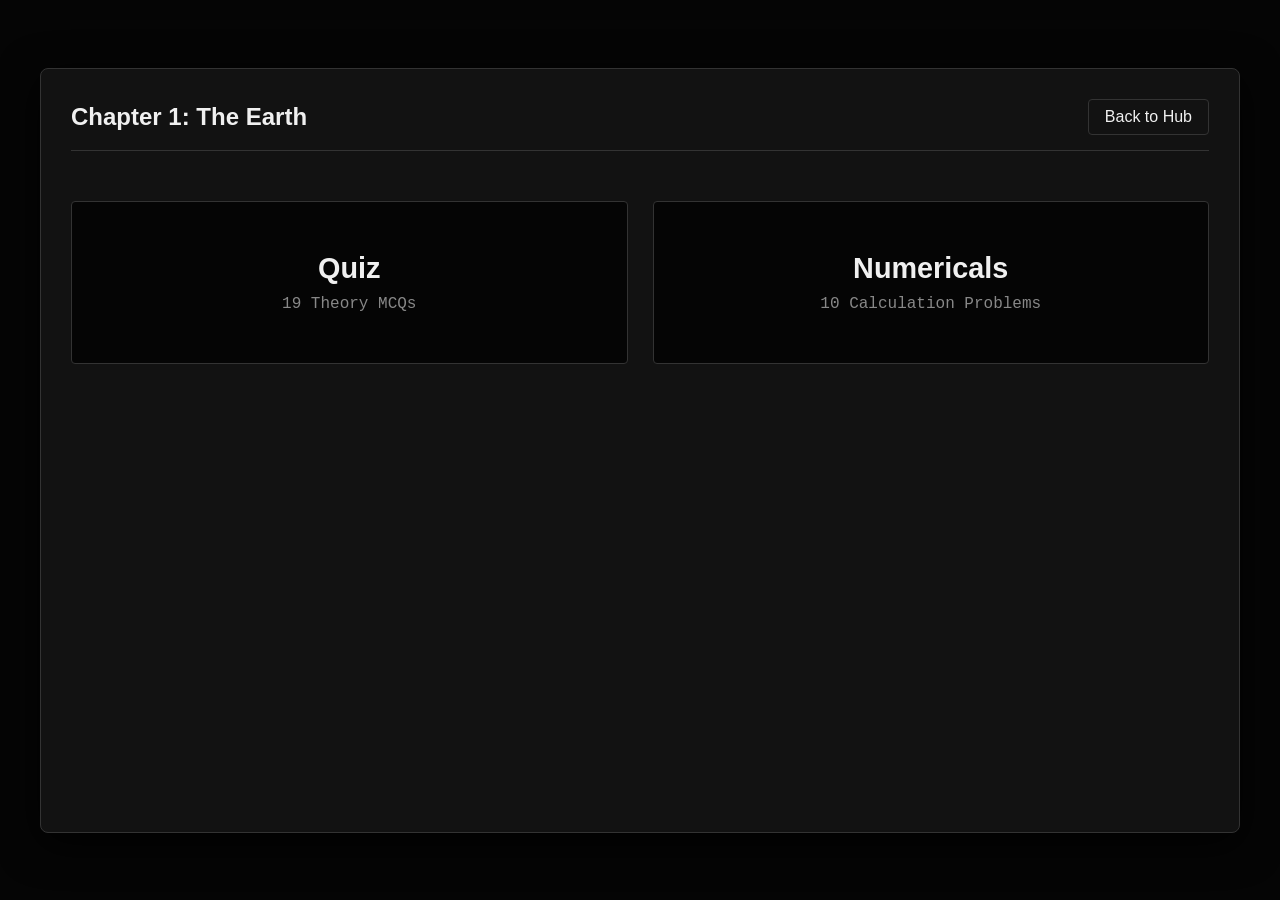
==== ch1.html @ 0c7d7525 "Add files via upload" ====
<!DOCTYPE html>
<html lang="en">
<head>
    <meta charset="UTF-8">
    <meta name="viewport" content="width=device-width, initial-scale=1.0">
    <title>CH 1 | Air Navigation</title>
    <style>
        :root {
            --bg-color: #050505; --panel-bg: #121212; --text-main: #f0f0f0; --text-muted: #888888;
            --accent: #2a2a2a; --accent-hover: #404040; --border: #333333; --highlight: #555555;
            --correct-bg: #1e4620; --correct-border: #4caf50; --wrong-bg: #4a1919; --wrong-border: #f44336;
        }
        * { box-sizing: border-box; margin: 0; padding: 0; }
        body { background-color: var(--bg-color); color: var(--text-main); font-family: 'Segoe UI', Roboto, sans-serif; display: flex; justify-content: center; align-items: center; min-height: 100vh; }
        .container { width: 95%; max-width: 1200px; background-color: var(--panel-bg); border: 1px solid var(--border); border-radius: 8px; box-shadow: 0 10px 40px rgba(0,0,0,0.9); padding: 30px; min-height: 85vh; display: flex; flex-direction: column; position: relative; }
        .view-section { display: none; flex-direction: column; flex-grow: 1; animation: fadeIn 0.3s ease-in-out; }

        .header-bar { display: flex; justify-content: space-between; align-items: center; border-bottom: 1px solid var(--border); padding-bottom: 15px; margin-bottom: 20px; }
        .nav-btn { background: none; border: 1px solid var(--border); color: var(--text-main); padding: 8px 16px; cursor: pointer; border-radius: 4px; transition: background 0.2s; text-decoration: none; }
        .nav-btn:hover { background-color: var(--accent); }
        .btn { background-color: var(--bg-color); color: var(--text-main); border: 1px solid var(--border); padding: 15px 50px; font-size: 1.2rem; text-transform: uppercase; letter-spacing: 2px; cursor: pointer; transition: all 0.2s; border-radius: 4px; }
        .btn:hover { background-color: var(--accent); border-color: var(--text-main); }

        .module-grid { display: grid; grid-template-columns: repeat(2, 1fr); gap: 25px; margin-top: 30px; }
        .module-card { background-color: var(--bg-color); border: 1px solid var(--border); padding: 50px 20px; text-align: center; cursor: pointer; border-radius: 4px; transition: all 0.2s; }
        .module-card:hover { background-color: var(--accent); border-color: var(--text-muted); transform: translateY(-5px); }
        .module-card h3 { font-size: 1.8rem; margin-bottom: 10px; }
        .module-card p { color: var(--text-muted); font-family: 'Courier New', monospace; }

        .content-area { background-color: var(--bg-color); border: 1px solid var(--border); border-radius: 4px; padding: 25px; flex-grow: 1; font-size: 1.1rem; line-height: 1.7; color: #d0d0d0; overflow-y: auto; max-height: 68vh; }

        /* QUIZ & NUMERICALS STYLING */
        .quiz-top-header { display: flex; justify-content: space-between; align-items: center; margin-bottom: 10px; }
        .quiz-top-header h2 { margin: 0; font-size: 1.1rem; color: var(--text-muted); font-weight: 600; }
        .score-badge { background: var(--accent); border: 1px solid #444; padding: 6px 14px; border-radius: 20px; font-weight: bold; font-size: 0.9rem; color: var(--text-main); }
        .progress-bar-container { width: 100%; background-color: var(--accent); border-radius: 8px; height: 6px; margin-bottom: 15px; overflow: hidden; }
        .progress-bar { height: 100%; background-color: var(--text-muted); width: 0%; transition: width 0.3s ease; }
        .question-text { font-size: 1.25rem; margin-bottom: 15px; line-height: 1.4; font-weight: 500; color: var(--text-main); } 
        .options-grid { display: flex; flex-direction: column; gap: 8px; } 
        .option-btn { background-color: var(--accent); color: var(--text-main); border: 2px solid transparent; border-radius: 8px; padding: 12px 20px; font-size: 1rem; cursor: pointer; text-align: left; transition: all 0.2s ease; }
        .option-btn:hover:not(:disabled) { background-color: var(--accent-hover); }
        .option-btn:disabled { cursor: default; }
        .correct-ans { background-color: var(--correct-bg) !important; border-color: var(--correct-border) !important; color: white; }
        .wrong-ans { background-color: var(--wrong-bg) !important; border-color: var(--wrong-border) !important; color: white; }
        .feedback-box { margin-top: 15px; padding: 12px; border-radius: 8px; text-align: left; font-weight: 600; display: none; font-size: 1rem; }
        .feedback-correct { display: block; background-color: rgba(76, 175, 80, 0.15); color: var(--correct-border); border: 1px solid var(--correct-bg); padding: 15px; font-size: 1.15rem; }
        .feedback-wrong { display: block; background-color: rgba(244, 67, 54, 0.15); color: var(--wrong-border); border: 1px solid var(--wrong-bg); padding: 15px; font-size: 1.15rem; }
        .sol-box { display: block; background-color: var(--panel-bg); color: var(--text-main); border: 1px solid var(--border); font-family: 'Courier New', monospace; padding: 20px; margin-top: 15px; font-weight: normal; line-height: 1.6; }
        .quiz-nav-controls { display: flex; justify-content: space-between; margin-top: 15px; padding-top: 15px; border-top: 1px solid var(--accent); }
        .quiz-nav-btn { background-color: var(--highlight); color: white; border: none; padding: 10px 24px; border-radius: 8px; font-size: 1rem; font-weight: bold; cursor: pointer; transition: background 0.2s; min-width: 110px; }
        .quiz-nav-btn:hover:not(:disabled) { background-color: #666666; }
        .quiz-nav-btn:disabled { background-color: var(--bg-color); color: #555; cursor: not-allowed; border: 1px solid #333; }
        #finish-screen { text-align: center; padding-top: 40px; }
        #finish-screen h1 { font-size: 2.5rem; margin-bottom: 10px; color: var(--text-main);}
        #finish-screen p { font-size: 1.2rem; color: var(--text-muted); margin-bottom: 30px; }
        @keyframes fadeIn { from { opacity: 0; transform: translateY(5px); } to { opacity: 1; transform: translateY(0); } }
    </style>
</head>
<body>

    <div class="container">

        <!-- 1. MODULE SELECTION -->
        <div id="module-page" class="view-section" style="display: flex;">
            <div class="header-bar">
                <h2>Chapter 1: The Earth</h2>
                <!-- Points back to the main hub -->
                <a href="index.html" class="nav-btn">Back to Hub</a>
            </div>
            <div class="module-grid">
                <div class="module-card" onclick="initQuiz()">
                    <h3>Quiz</h3>
                    <p>19 Theory MCQs</p>
                </div>
                <div class="module-card" onclick="startNumericals()">
                    <h3>Numericals</h3>
                    <p>10 Calculation Problems</p>
                </div>
            </div>
        </div>

        <!-- 2. QUIZ PAGE -->
        <div id="quiz-page" class="view-section">
            <div class="quiz-top-header">
                <h2 id="quiz-counter">Question 1 of X</h2>
                <div class="score-badge">Score: <span id="quiz-score-display">0</span></div>
            </div>
            <div class="progress-bar-container"><div class="progress-bar" id="quiz-progress"></div></div>
            <div class="content-area" style="max-height: none; padding: 20px;">
                <div class="question-text" id="quiz-q-text">Loading question...</div>
                <div class="options-grid" id="quiz-options-container"></div>
                <div id="quiz-feedback-box" class="feedback-box"></div>
            </div>
            <div class="quiz-nav-controls">
                <button id="quiz-prev-btn" class="quiz-nav-btn" onclick="goPrevQuiz()">Previous</button>
                <button class="nav-btn" onclick="switchView('module-page')" style="border-color: var(--border);">Exit Quiz</button>
                <button id="quiz-next-btn" class="quiz-nav-btn" onclick="goNextQuiz()">Next</button>
            </div>
        </div>

        <!-- 3. QUIZ FINISH SCREEN -->
        <div id="quiz-finish-screen" class="view-section" style="justify-content: center;">
            <div id="finish-screen" style="display: block;">
                <h1>Quiz Complete!</h1>
                <p>You scored <span id="final-score"></span> out of <span id="total-questions"></span>.</p>
                <div style="display: flex; gap: 15px; justify-content: center; margin-top: 20px;">
                    <button class="btn" onclick="switchView('module-page')">Back to Modules</button>
                    <button class="btn" style="background-color: var(--highlight);" onclick="initQuiz()">Restart Quiz</button>
                </div>
            </div>
        </div>

        <!-- 4. NUMERICALS LINEAR FLOW PAGE -->
        <div id="numerical-linear-page" class="view-section">
            <div class="quiz-top-header">
                <h2 id="num-counter">Numerical 1 of X</h2>
                <button class="nav-btn" onclick="switchView('module-page')">Exit Numericals</button>
            </div>
            <div class="progress-bar-container"><div class="progress-bar" id="num-progress"></div></div>

            <div class="content-area" style="max-height: none; padding: 20px;">
                <div class="question-text" id="num-q-text">Loading problem...</div>

                <div style="margin-top: 25px; display: flex; gap: 15px;">
                    <button class="btn" style="padding: 10px 20px; font-size: 1rem;" onclick="document.getElementById('num-ans-box').style.display='block'">Reveal Answer</button>
                    <button class="btn" style="padding: 10px 20px; font-size: 1rem; background-color: var(--highlight);" onclick="document.getElementById('num-sol-box').style.display='block'">Reveal Solution</button>
                </div>

                <div id="num-ans-box" class="feedback-box feedback-correct" style="display:none;"></div>
                <div id="num-sol-box" class="feedback-box sol-box" style="display:none;"></div>
            </div>

            <div class="quiz-nav-controls">
                <button id="num-prev-btn" class="quiz-nav-btn" onclick="goPrevNum()">Previous</button>
                <button id="num-next-btn" class="quiz-nav-btn" onclick="goNextNum()">Next</button>
            </div>
        </div>

    </div>

    <script>
        // ==========================================
        // SPA NAVIGATION LOGIC
        // ==========================================
        function switchView(viewId) {
            document.querySelectorAll('.view-section').forEach(el => el.style.display = 'none');
            document.getElementById(viewId).style.display = 'flex';
        }

        // ==========================================
        // DATA BANK: MCQs (CHAPTER 1)
        // ==========================================
        const quizData = [ 
            { q: "The distance around the Earth along the Equator and around the meridian and antemeridian is:", options: { a: "Exactly the same", b: "Along Equator is more", c: "Around the Poles is more" }, ans: "b" },
            { q: "The Earth rotates about its:", options: { a: "Polar diameter", b: "Equatorial diameter", c: "Sometimes around the Polar and sometimes around the Equatorial diameter" }, ans: "a" },
            { q: "The cardinal points are:", options: { a: "North, West", b: "South, East", c: "All the above" }, ans: "c" },
            { q: "Graticule is the network of meridians and parallels on:", options: { a: "Earth", b: "Maps", c: "Both" }, ans: "b" },
            { q: "The maximum difference between geocentric and geodetic latitude occurs at about:", options: { a: "90&deg; North and South", b: "60&deg; North and South", c: "45&deg; North and South", d: "0&deg; North and South (equator)" }, ans: "c" },
            { q: "A great circle is any circle on the surface of the Earth whose:", options: { a: "radius is the same as that of the Earth", b: "plane passes through the center of the Earth", c: "both" }, ans: "c" },
            { q: "The shortest distance between any two points on the Earth is defined by:", options: { a: "a straight line joining the two places on a map", b: "the shorter arc of the great circle joining the two places", c: "the rhumb line joining the two places" }, ans: "b" },
            { q: "A meridian is a:", options: { a: "Semi great circle", b: "Line joining places of the same latitude", c: "Semi great circle joining places of same longitude" }, ans: "c" },
            { q: "For measuring latitude, the datum used is:", options: { a: "Equator", b: "Prime meridian", c: "the Pole" }, ans: "a" },
            { q: "Latitude is expressed in degrees, minutes and seconds to the North or South of:", options: { a: "the Pole", b: "Equator", c: "Greenwich meridian" }, ans: "b" },
            { q: "Place A on 57N 176&deg;W & Place B 60N 177&deg;E. Calculate dlong and approximate heading from B to A?", options: { a: "351&deg; and 310&deg;", b: "7&deg; and 130&deg;", c: "7&deg; and 310&deg;" }, ans: "b" },
            { q: "The only line on the Earth which is both Great Circle and rhumb line is:", options: { a: "meridians", b: "equator", c: "both" }, ans: "b" },
            { q: "The datum for measuring Longitude is called:", options: { a: "the Prime Meridian", b: "the Prime Latitude", c: "the Equator" }, ans: "a" },
            { q: "The maximum Latitude can be as much as:", options: { a: "90&deg;", b: "180&deg;", c: "360&deg;" }, ans: "a" },
            { q: "Parallels of Latitude and Meridians of longitude on the Earth:", options: { a: "can be distinctly identified when map reading", b: "are only imaginary lines and so are not marked on the Earth", c: "Only global satellites can identify them on the Earth" }, ans: "b" },
            { q: "Earth is a:", options: { a: "Planet", b: "Satellite", c: "Asteroid" }, ans: "a" },
            { q: "Distance of one NM at equator approximately is:", options: { a: "6105'", b: "6076'", c: "6046'" }, ans: "c" },
            { q: "The earth may be referred to as:", options: { a: "round", b: "an oblate spheroid", c: "a globe", d: "elliptical" }, ans: "b" },
            { q: "The Earth is:", options: { a: "A sphere which has a larger polar circumference than equatorial circumference", b: "A sphere whose centre is equidistant from the Poles and the Equator", c: "Considered to be a perfect sphere as far as navigation is concerned", d: "None of the above statements is correct" }, ans: "c" }
        ];

        let activeQuizData = [], userAnswers = [], currentQIndex = 0;

        function shuffleArray(array) { 
            for (let i = array.length - 1; i > 0; i--) { 
                const j = Math.floor(Math.random() * (i + 1)); 
                [array[i], array[j]] = [array[j], array[i]]; 
            } 
        }

        function initQuiz() { 
            switchView('quiz-page');
            activeQuizData = JSON.parse(JSON.stringify(quizData)); 
            shuffleArray(activeQuizData); 
            activeQuizData.forEach(q => { 
                let optionsArr = Object.entries(q.options).map(([key, val]) => ({ key, val })); 
                shuffleArray(optionsArr); 
                q.shuffledOptions = optionsArr; 
            }); 
            userAnswers = new Array(activeQuizData.length).fill(null); 
            currentQIndex = 0; 
            renderQuestion(); 
        }

        function updateScore() { 
            let currentScore = 0; 
            userAnswers.forEach((ans, index) => { 
                if (ans === activeQuizData[index].ans) { currentScore++; } 
            }); 
            document.getElementById('quiz-score-display').textContent = currentScore; 
            return currentScore; 
        }

        function renderQuestion() { 
            if(activeQuizData.length === 0) return;
            const qData = activeQuizData[currentQIndex]; 
            const selectedAns = userAnswers[currentQIndex]; 

            document.getElementById('quiz-counter').textContent = `Question ${currentQIndex + 1} of ${activeQuizData.length}`; 
            document.getElementById('quiz-progress').style.width = `${((currentQIndex + 1) / activeQuizData.length) * 100}%`; 
            document.getElementById('quiz-q-text').innerHTML = qData.q; 
            updateScore(); 

            const optionsContainer = document.getElementById('quiz-options-container'); 
            optionsContainer.innerHTML = ''; 
            qData.shuffledOptions.forEach(opt => { 
                const btn = document.createElement('button'); 
                btn.className = 'option-btn'; 
                btn.id = `btn-${opt.key}`; 

                // IMPORTANT FIX: Using .innerHTML here so that &deg; formats properly as °
                btn.innerHTML = opt.val; 

                if (selectedAns !== null) { 
                    btn.disabled = true; 
                    if (opt.key === qData.ans) { 
                        btn.classList.add('correct-ans'); 
                    } else if (opt.key === selectedAns && selectedAns !== qData.ans) { 
                        btn.classList.add('wrong-ans'); 
                    } 
                } else { 
                    btn.onclick = () => { 
                        userAnswers[currentQIndex] = opt.key; 
                        renderQuestion(); 
                    }; 
                } 
                optionsContainer.appendChild(btn); 
            }); 

            const feedbackBox = document.getElementById('quiz-feedback-box'); 
            feedbackBox.className = 'feedback-box'; 
            if (selectedAns !== null) { 
                if (selectedAns === qData.ans) { 
                    feedbackBox.innerHTML = "<strong>Correct!</strong>"; 
                    feedbackBox.classList.add('feedback-correct'); 
                } else { 
                    feedbackBox.innerHTML = "<strong>Incorrect.</strong> The correct answer is highlighted in green."; 
                    feedbackBox.classList.add('feedback-wrong'); 
                } 
            } else {
                feedbackBox.style.display = 'none';
            }

            document.getElementById('quiz-prev-btn').disabled = currentQIndex === 0; 
            const nextBtn = document.getElementById('quiz-next-btn'); 
            if (selectedAns === null) { 
                nextBtn.disabled = true; 
                nextBtn.textContent = "Next"; 
            } else { 
                nextBtn.disabled = false; 
                nextBtn.textContent = (currentQIndex === activeQuizData.length - 1) ? "Finish" : "Next"; 
            } 
        }

        function goPrevQuiz() { if (currentQIndex > 0) { currentQIndex--; renderQuestion(); } }
        function goNextQuiz() { 
            if (currentQIndex < activeQuizData.length - 1) { 
                currentQIndex++; renderQuestion(); 
            } else { 
                switchView('quiz-finish-screen'); 
                document.getElementById('final-score').textContent = updateScore(); 
                document.getElementById('total-questions').textContent = activeQuizData.length; 
            } 
        }

        // ==========================================
        // DATA BANK: NUMERICALS (CHAPTER 1)
        // ==========================================
        const numericalsData = [
            { q: "Calculate the d'long between position A 165&deg;W and position B 103&deg;W. Aircraft is flying from A to B.", ans: "62&deg;E", sol: "Both are in the same hemisphere (West).<br>165&deg; - 103&deg; = 62&deg;<br>Flying from 165&deg;W to 103&deg;W is traveling East.<br><strong>D'long = 62&deg;E</strong>" },
            { q: "Calculate the d'long between A 165&deg;W and B 170&deg;E. Aircraft is flying from A to B.", ans: "25&deg;W", sol: "Difference between 165&deg;W and 180&deg; is 15&deg;.<br>Difference between 170&deg;E and 180&deg; is 10&deg;.<br>15&deg; + 10&deg; = 25&deg;.<br>Because the movement is clockwise across the anti-meridian, the direction is West.<br><strong>D'long = 25&deg;W</strong>" },
            { q: "The ratio of the ellipticity of the earth is 1/297, if the major axis is 6956 km at the equator, what is the minor axis (poles)?", ans: "6932.58 km", sol: "Ratio of Ellipticity = 1 / 297<br>(Major axis - Minor axis) / Major axis = 1 / 297<br>(6956 - x) / 6956 = 1 / 297<br>6956 - x = 6956 / 297<br>6956 - x = 23.42<br>6956 - 23.42 = x<br><strong>x = 6932.58 km</strong>" },
            { q: "Point A is 20&deg;30'N and point B 41&deg;30'S. If an aircraft is traveling from A and B, what is the d'lat?", ans: "62&deg;", sol: "Convert degrees to minutes for precision:<br>A = 20&deg;30'N = (20 &times; 60) + 30 = 1230'<br>B = 41&deg;30'S = (41 &times; 60) + 30 = 2490'<br>Total Dlat in minutes = 2490' + 1230' = 3720'<br>Convert back to degrees: 3720 / 60 = 62&deg;<br><strong>D'lat = 62&deg;</strong>" },
            { q: "Given: Value for the ellipticity of the Earth is 1/297. Earth's semi-major axis, as measured at the equator, equals 6378.4 km. What is the semi-minor axis (km) of the earth at the axis of the Poles?", ans: "6356.9 km", sol: "Ratio of Ellipticity = 1 / 297<br>(Semi-major axis - Semi-minor axis) / Semi-major axis = 1 / 297<br>(6378.4 - x) / 6378.4 = 1 / 297<br>6378.4 - x = 6378.4 / 297<br>6378.4 - x = 21.476<br><strong>x = 6356.9 km</strong>" },
            { q: "At what approximate latitude is the length of one minute of arc along a meridian equal to one NM (1852 m) correct?", ans: "45&deg;", sol: "Due to the oblateness (flattening) of the Earth, the physical length of 1 minute of arc of latitude varies slightly from the equator to the poles.<br><br>It exactly equals the standard Nautical Mile (1852 meters) at approximately <strong>45&deg; Latitude</strong>." },
            { q: "The circumference of the Earth is approximately:", ans: "21,600 NM (40,000 km)", sol: "The Earth consists of 360 degrees of longitude.<br>At the equator, 1 degree of longitude equals 60 NM.<br><br>Circumference = 360 &times; 60 = <strong>21,600 NM</strong>.<br>In metric units, this converts to approximately <strong>40,000 km</strong>." },
            { q: "The circumference of the parallel of latitude at 60&deg;N is approximately:", ans: "10,800 NM", sol: "Formula: Circumference at Latitude = Equatorial Circumference &times; cos(Lat)<br><br>Circumference = 21,600 &times; cos(60&deg;)<br>Circumference = 21,600 &times; 0.5<br><strong>Circumference = 10,800 NM</strong>" },
            { q: "If an aeroplane was to circle around the Earth following parallel 60&deg;N at a ground speed of 480 kt. In order to circle around the Earth along the equator in the same amount of time, it should fly at a ground speed of:", ans: "960 kt", sol: "Step 1: Find the time taken to circle at 60&deg;N.<br>Distance at 60&deg;N = 10,800 NM.<br>Time = Distance / Speed = 10,800 / 480 = 22.5 hours.<br><br>Step 2: Find required speed for the Equator.<br>Distance at Equator = 21,600 NM.<br>Speed = Distance / Time = 21,600 / 22.5<br><strong>Speed = 960 kt</strong><br><br><em>(Shortcut: Because the distance is double, the speed must be double: 480 &times; 2 = 960 kt)</em>" },
            { q: "The diameter of the Earth is approximately:", ans: "12,700 km", sol: "You know the circumference (C) of the Earth is roughly 40,000 km.<br>Formula: C = &pi; &times; Diameter<br><br>Diameter = 40,000 / &pi;<br>Diameter = 40,000 / 3.14159 &approx; 12,732 km<br><strong>This rounds to approximately 12,700 km.</strong>" }
        ];

        let activeQuizDataNum = [], currentNumIndex = 0;

        function startNumericals() { 
            switchView('numerical-linear-page'); 
            activeQuizDataNum = numericalsData; 
            currentNumIndex = 0; 
            renderNumerical(); 
        }

        function renderNumerical() { 
            if (activeQuizDataNum.length === 0) return; 

            const qData = activeQuizDataNum[currentNumIndex]; 
            document.getElementById('num-counter').innerText = `Numerical ${currentNumIndex + 1} of ${activeQuizDataNum.length}`; 
            document.getElementById('num-progress').style.width = `${((currentNumIndex + 1) / activeQuizDataNum.length) * 100}%`; 
            document.getElementById('num-q-text').innerHTML = qData.q; 

            const ansBox = document.getElementById('num-ans-box'); 
            ansBox.innerHTML = `<strong>Answer:</strong> ${qData.ans}`; 
            ansBox.style.display = 'none'; 

            const solBox = document.getElementById('num-sol-box'); 
            solBox.innerHTML = `<strong>Step-by-Step Solution:</strong><br><br>${qData.sol}`; 
            solBox.style.display = 'none'; 

            document.getElementById('num-prev-btn').disabled = currentNumIndex === 0; 
            document.getElementById('num-next-btn').disabled = currentNumIndex === activeQuizDataNum.length - 1; 
        }

        function goPrevNum() { if (currentNumIndex > 0) { currentNumIndex--; renderNumerical(); } }
        function goNextNum() { if (currentNumIndex < activeQuizDataNum.length - 1) { currentNumIndex++; renderNumerical(); } }
    </script>
</body>
</html>
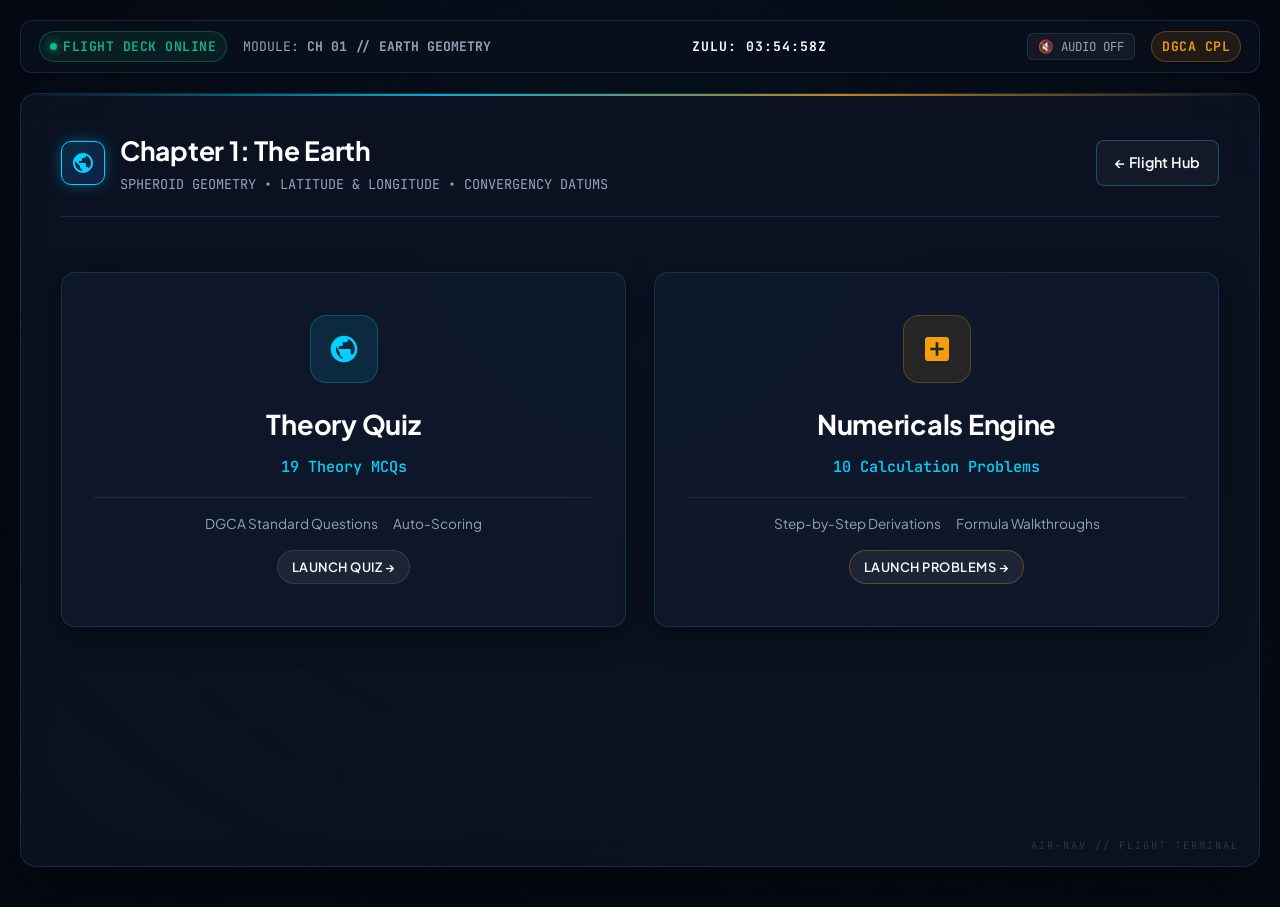
==== commit 1b8d6218: "feat(ui): upgrade to modern glass cockpit pilot training platform with avionics HUD, telemetry, audi" ====
--- a/ch1.html
+++ b/ch1.html
@@ -1,328 +1,393 @@
-<!DOCTYPE html>
-<html lang="en">
-<head>
-    <meta charset="UTF-8">
-    <meta name="viewport" content="width=device-width, initial-scale=1.0">
-    <title>CH 1 | Air Navigation</title>
-    <style>
-        :root {
-            --bg-color: #050505; --panel-bg: #121212; --text-main: #f0f0f0; --text-muted: #888888;
-            --accent: #2a2a2a; --accent-hover: #404040; --border: #333333; --highlight: #555555;
-            --correct-bg: #1e4620; --correct-border: #4caf50; --wrong-bg: #4a1919; --wrong-border: #f44336;
-        }
-        * { box-sizing: border-box; margin: 0; padding: 0; }
-        body { background-color: var(--bg-color); color: var(--text-main); font-family: 'Segoe UI', Roboto, sans-serif; display: flex; justify-content: center; align-items: center; min-height: 100vh; }
-        .container { width: 95%; max-width: 1200px; background-color: var(--panel-bg); border: 1px solid var(--border); border-radius: 8px; box-shadow: 0 10px 40px rgba(0,0,0,0.9); padding: 30px; min-height: 85vh; display: flex; flex-direction: column; position: relative; }
-        .view-section { display: none; flex-direction: column; flex-grow: 1; animation: fadeIn 0.3s ease-in-out; }
-
-        .header-bar { display: flex; justify-content: space-between; align-items: center; border-bottom: 1px solid var(--border); padding-bottom: 15px; margin-bottom: 20px; }
-        .nav-btn { background: none; border: 1px solid var(--border); color: var(--text-main); padding: 8px 16px; cursor: pointer; border-radius: 4px; transition: background 0.2s; text-decoration: none; }
-        .nav-btn:hover { background-color: var(--accent); }
-        .btn { background-color: var(--bg-color); color: var(--text-main); border: 1px solid var(--border); padding: 15px 50px; font-size: 1.2rem; text-transform: uppercase; letter-spacing: 2px; cursor: pointer; transition: all 0.2s; border-radius: 4px; }
-        .btn:hover { background-color: var(--accent); border-color: var(--text-main); }
-
-        .module-grid { display: grid; grid-template-columns: repeat(2, 1fr); gap: 25px; margin-top: 30px; }
-        .module-card { background-color: var(--bg-color); border: 1px solid var(--border); padding: 50px 20px; text-align: center; cursor: pointer; border-radius: 4px; transition: all 0.2s; }
-        .module-card:hover { background-color: var(--accent); border-color: var(--text-muted); transform: translateY(-5px); }
-        .module-card h3 { font-size: 1.8rem; margin-bottom: 10px; }
-        .module-card p { color: var(--text-muted); font-family: 'Courier New', monospace; }
-
-        .content-area { background-color: var(--bg-color); border: 1px solid var(--border); border-radius: 4px; padding: 25px; flex-grow: 1; font-size: 1.1rem; line-height: 1.7; color: #d0d0d0; overflow-y: auto; max-height: 68vh; }
-
-        /* QUIZ & NUMERICALS STYLING */
-        .quiz-top-header { display: flex; justify-content: space-between; align-items: center; margin-bottom: 10px; }
-        .quiz-top-header h2 { margin: 0; font-size: 1.1rem; color: var(--text-muted); font-weight: 600; }
-        .score-badge { background: var(--accent); border: 1px solid #444; padding: 6px 14px; border-radius: 20px; font-weight: bold; font-size: 0.9rem; color: var(--text-main); }
-        .progress-bar-container { width: 100%; background-color: var(--accent); border-radius: 8px; height: 6px; margin-bottom: 15px; overflow: hidden; }
-        .progress-bar { height: 100%; background-color: var(--text-muted); width: 0%; transition: width 0.3s ease; }
-        .question-text { font-size: 1.25rem; margin-bottom: 15px; line-height: 1.4; font-weight: 500; color: var(--text-main); } 
-        .options-grid { display: flex; flex-direction: column; gap: 8px; } 
-        .option-btn { background-color: var(--accent); color: var(--text-main); border: 2px solid transparent; border-radius: 8px; padding: 12px 20px; font-size: 1rem; cursor: pointer; text-align: left; transition: all 0.2s ease; }
-        .option-btn:hover:not(:disabled) { background-color: var(--accent-hover); }
-        .option-btn:disabled { cursor: default; }
-        .correct-ans { background-color: var(--correct-bg) !important; border-color: var(--correct-border) !important; color: white; }
-        .wrong-ans { background-color: var(--wrong-bg) !important; border-color: var(--wrong-border) !important; color: white; }
-        .feedback-box { margin-top: 15px; padding: 12px; border-radius: 8px; text-align: left; font-weight: 600; display: none; font-size: 1rem; }
-        .feedback-correct { display: block; background-color: rgba(76, 175, 80, 0.15); color: var(--correct-border); border: 1px solid var(--correct-bg); padding: 15px; font-size: 1.15rem; }
-        .feedback-wrong { display: block; background-color: rgba(244, 67, 54, 0.15); color: var(--wrong-border); border: 1px solid var(--wrong-bg); padding: 15px; font-size: 1.15rem; }
-        .sol-box { display: block; background-color: var(--panel-bg); color: var(--text-main); border: 1px solid var(--border); font-family: 'Courier New', monospace; padding: 20px; margin-top: 15px; font-weight: normal; line-height: 1.6; }
-        .quiz-nav-controls { display: flex; justify-content: space-between; margin-top: 15px; padding-top: 15px; border-top: 1px solid var(--accent); }
-        .quiz-nav-btn { background-color: var(--highlight); color: white; border: none; padding: 10px 24px; border-radius: 8px; font-size: 1rem; font-weight: bold; cursor: pointer; transition: background 0.2s; min-width: 110px; }
-        .quiz-nav-btn:hover:not(:disabled) { background-color: #666666; }
-        .quiz-nav-btn:disabled { background-color: var(--bg-color); color: #555; cursor: not-allowed; border: 1px solid #333; }
-        #finish-screen { text-align: center; padding-top: 40px; }
-        #finish-screen h1 { font-size: 2.5rem; margin-bottom: 10px; color: var(--text-main);}
-        #finish-screen p { font-size: 1.2rem; color: var(--text-muted); margin-bottom: 30px; }
-        @keyframes fadeIn { from { opacity: 0; transform: translateY(5px); } to { opacity: 1; transform: translateY(0); } }
-    </style>
-</head>
-<body>
-
-    <div class="container">
-
-        <!-- 1. MODULE SELECTION -->
-        <div id="module-page" class="view-section" style="display: flex;">
-            <div class="header-bar">
-                <h2>Chapter 1: The Earth</h2>
-                <!-- Points back to the main hub -->
-                <a href="index.html" class="nav-btn">Back to Hub</a>
-            </div>
-            <div class="module-grid">
-                <div class="module-card" onclick="initQuiz()">
-                    <h3>Quiz</h3>
-                    <p>19 Theory MCQs</p>
-                </div>
-                <div class="module-card" onclick="startNumericals()">
-                    <h3>Numericals</h3>
-                    <p>10 Calculation Problems</p>
-                </div>
-            </div>
-        </div>
-
-        <!-- 2. QUIZ PAGE -->
-        <div id="quiz-page" class="view-section">
-            <div class="quiz-top-header">
-                <h2 id="quiz-counter">Question 1 of X</h2>
-                <div class="score-badge">Score: <span id="quiz-score-display">0</span></div>
-            </div>
-            <div class="progress-bar-container"><div class="progress-bar" id="quiz-progress"></div></div>
-            <div class="content-area" style="max-height: none; padding: 20px;">
-                <div class="question-text" id="quiz-q-text">Loading question...</div>
-                <div class="options-grid" id="quiz-options-container"></div>
-                <div id="quiz-feedback-box" class="feedback-box"></div>
-            </div>
-            <div class="quiz-nav-controls">
-                <button id="quiz-prev-btn" class="quiz-nav-btn" onclick="goPrevQuiz()">Previous</button>
-                <button class="nav-btn" onclick="switchView('module-page')" style="border-color: var(--border);">Exit Quiz</button>
-                <button id="quiz-next-btn" class="quiz-nav-btn" onclick="goNextQuiz()">Next</button>
-            </div>
-        </div>
-
-        <!-- 3. QUIZ FINISH SCREEN -->
-        <div id="quiz-finish-screen" class="view-section" style="justify-content: center;">
-            <div id="finish-screen" style="display: block;">
-                <h1>Quiz Complete!</h1>
-                <p>You scored <span id="final-score"></span> out of <span id="total-questions"></span>.</p>
-                <div style="display: flex; gap: 15px; justify-content: center; margin-top: 20px;">
-                    <button class="btn" onclick="switchView('module-page')">Back to Modules</button>
-                    <button class="btn" style="background-color: var(--highlight);" onclick="initQuiz()">Restart Quiz</button>
-                </div>
-            </div>
-        </div>
-
-        <!-- 4. NUMERICALS LINEAR FLOW PAGE -->
-        <div id="numerical-linear-page" class="view-section">
-            <div class="quiz-top-header">
-                <h2 id="num-counter">Numerical 1 of X</h2>
-                <button class="nav-btn" onclick="switchView('module-page')">Exit Numericals</button>
-            </div>
-            <div class="progress-bar-container"><div class="progress-bar" id="num-progress"></div></div>
-
-            <div class="content-area" style="max-height: none; padding: 20px;">
-                <div class="question-text" id="num-q-text">Loading problem...</div>
-
-                <div style="margin-top: 25px; display: flex; gap: 15px;">
-                    <button class="btn" style="padding: 10px 20px; font-size: 1rem;" onclick="document.getElementById('num-ans-box').style.display='block'">Reveal Answer</button>
-                    <button class="btn" style="padding: 10px 20px; font-size: 1rem; background-color: var(--highlight);" onclick="document.getElementById('num-sol-box').style.display='block'">Reveal Solution</button>
-                </div>
-
-                <div id="num-ans-box" class="feedback-box feedback-correct" style="display:none;"></div>
-                <div id="num-sol-box" class="feedback-box sol-box" style="display:none;"></div>
-            </div>
-
-            <div class="quiz-nav-controls">
-                <button id="num-prev-btn" class="quiz-nav-btn" onclick="goPrevNum()">Previous</button>
-                <button id="num-next-btn" class="quiz-nav-btn" onclick="goNextNum()">Next</button>
-            </div>
-        </div>
-
-    </div>
-
-    <script>
-        // ==========================================
-        // SPA NAVIGATION LOGIC
-        // ==========================================
-        function switchView(viewId) {
-            document.querySelectorAll('.view-section').forEach(el => el.style.display = 'none');
-            document.getElementById(viewId).style.display = 'flex';
-        }
-
-        // ==========================================
-        // DATA BANK: MCQs (CHAPTER 1)
-        // ==========================================
-        const quizData = [ 
-            { q: "The distance around the Earth along the Equator and around the meridian and antemeridian is:", options: { a: "Exactly the same", b: "Along Equator is more", c: "Around the Poles is more" }, ans: "b" },
-            { q: "The Earth rotates about its:", options: { a: "Polar diameter", b: "Equatorial diameter", c: "Sometimes around the Polar and sometimes around the Equatorial diameter" }, ans: "a" },
-            { q: "The cardinal points are:", options: { a: "North, West", b: "South, East", c: "All the above" }, ans: "c" },
-            { q: "Graticule is the network of meridians and parallels on:", options: { a: "Earth", b: "Maps", c: "Both" }, ans: "b" },
-            { q: "The maximum difference between geocentric and geodetic latitude occurs at about:", options: { a: "90&deg; North and South", b: "60&deg; North and South", c: "45&deg; North and South", d: "0&deg; North and South (equator)" }, ans: "c" },
-            { q: "A great circle is any circle on the surface of the Earth whose:", options: { a: "radius is the same as that of the Earth", b: "plane passes through the center of the Earth", c: "both" }, ans: "c" },
-            { q: "The shortest distance between any two points on the Earth is defined by:", options: { a: "a straight line joining the two places on a map", b: "the shorter arc of the great circle joining the two places", c: "the rhumb line joining the two places" }, ans: "b" },
-            { q: "A meridian is a:", options: { a: "Semi great circle", b: "Line joining places of the same latitude", c: "Semi great circle joining places of same longitude" }, ans: "c" },
-            { q: "For measuring latitude, the datum used is:", options: { a: "Equator", b: "Prime meridian", c: "the Pole" }, ans: "a" },
-            { q: "Latitude is expressed in degrees, minutes and seconds to the North or South of:", options: { a: "the Pole", b: "Equator", c: "Greenwich meridian" }, ans: "b" },
-            { q: "Place A on 57N 176&deg;W & Place B 60N 177&deg;E. Calculate dlong and approximate heading from B to A?", options: { a: "351&deg; and 310&deg;", b: "7&deg; and 130&deg;", c: "7&deg; and 310&deg;" }, ans: "b" },
-            { q: "The only line on the Earth which is both Great Circle and rhumb line is:", options: { a: "meridians", b: "equator", c: "both" }, ans: "b" },
-            { q: "The datum for measuring Longitude is called:", options: { a: "the Prime Meridian", b: "the Prime Latitude", c: "the Equator" }, ans: "a" },
-            { q: "The maximum Latitude can be as much as:", options: { a: "90&deg;", b: "180&deg;", c: "360&deg;" }, ans: "a" },
-            { q: "Parallels of Latitude and Meridians of longitude on the Earth:", options: { a: "can be distinctly identified when map reading", b: "are only imaginary lines and so are not marked on the Earth", c: "Only global satellites can identify them on the Earth" }, ans: "b" },
-            { q: "Earth is a:", options: { a: "Planet", b: "Satellite", c: "Asteroid" }, ans: "a" },
-            { q: "Distance of one NM at equator approximately is:", options: { a: "6105'", b: "6076'", c: "6046'" }, ans: "c" },
-            { q: "The earth may be referred to as:", options: { a: "round", b: "an oblate spheroid", c: "a globe", d: "elliptical" }, ans: "b" },
-            { q: "The Earth is:", options: { a: "A sphere which has a larger polar circumference than equatorial circumference", b: "A sphere whose centre is equidistant from the Poles and the Equator", c: "Considered to be a perfect sphere as far as navigation is concerned", d: "None of the above statements is correct" }, ans: "c" }
-        ];
-
-        let activeQuizData = [], userAnswers = [], currentQIndex = 0;
-
-        function shuffleArray(array) { 
-            for (let i = array.length - 1; i > 0; i--) { 
-                const j = Math.floor(Math.random() * (i + 1)); 
-                [array[i], array[j]] = [array[j], array[i]]; 
-            } 
-        }
-
-        function initQuiz() { 
-            switchView('quiz-page');
-            activeQuizData = JSON.parse(JSON.stringify(quizData)); 
-            shuffleArray(activeQuizData); 
-            activeQuizData.forEach(q => { 
-                let optionsArr = Object.entries(q.options).map(([key, val]) => ({ key, val })); 
-                shuffleArray(optionsArr); 
-                q.shuffledOptions = optionsArr; 
-            }); 
-            userAnswers = new Array(activeQuizData.length).fill(null); 
-            currentQIndex = 0; 
-            renderQuestion(); 
-        }
-
-        function updateScore() { 
-            let currentScore = 0; 
-            userAnswers.forEach((ans, index) => { 
-                if (ans === activeQuizData[index].ans) { currentScore++; } 
-            }); 
-            document.getElementById('quiz-score-display').textContent = currentScore; 
-            return currentScore; 
-        }
-
-        function renderQuestion() { 
-            if(activeQuizData.length === 0) return;
-            const qData = activeQuizData[currentQIndex]; 
-            const selectedAns = userAnswers[currentQIndex]; 
-
-            document.getElementById('quiz-counter').textContent = `Question ${currentQIndex + 1} of ${activeQuizData.length}`; 
-            document.getElementById('quiz-progress').style.width = `${((currentQIndex + 1) / activeQuizData.length) * 100}%`; 
-            document.getElementById('quiz-q-text').innerHTML = qData.q; 
-            updateScore(); 
-
-            const optionsContainer = document.getElementById('quiz-options-container'); 
-            optionsContainer.innerHTML = ''; 
-            qData.shuffledOptions.forEach(opt => { 
-                const btn = document.createElement('button'); 
-                btn.className = 'option-btn'; 
-                btn.id = `btn-${opt.key}`; 
-
-                // IMPORTANT FIX: Using .innerHTML here so that &deg; formats properly as °
-                btn.innerHTML = opt.val; 
-
-                if (selectedAns !== null) { 
-                    btn.disabled = true; 
-                    if (opt.key === qData.ans) { 
-                        btn.classList.add('correct-ans'); 
-                    } else if (opt.key === selectedAns && selectedAns !== qData.ans) { 
-                        btn.classList.add('wrong-ans'); 
-                    } 
-                } else { 
-                    btn.onclick = () => { 
-                        userAnswers[currentQIndex] = opt.key; 
-                        renderQuestion(); 
-                    }; 
-                } 
-                optionsContainer.appendChild(btn); 
-            }); 
-
-            const feedbackBox = document.getElementById('quiz-feedback-box'); 
-            feedbackBox.className = 'feedback-box'; 
-            if (selectedAns !== null) { 
-                if (selectedAns === qData.ans) { 
-                    feedbackBox.innerHTML = "<strong>Correct!</strong>"; 
-                    feedbackBox.classList.add('feedback-correct'); 
-                } else { 
-                    feedbackBox.innerHTML = "<strong>Incorrect.</strong> The correct answer is highlighted in green."; 
-                    feedbackBox.classList.add('feedback-wrong'); 
-                } 
-            } else {
-                feedbackBox.style.display = 'none';
-            }
-
-            document.getElementById('quiz-prev-btn').disabled = currentQIndex === 0; 
-            const nextBtn = document.getElementById('quiz-next-btn'); 
-            if (selectedAns === null) { 
-                nextBtn.disabled = true; 
-                nextBtn.textContent = "Next"; 
-            } else { 
-                nextBtn.disabled = false; 
-                nextBtn.textContent = (currentQIndex === activeQuizData.length - 1) ? "Finish" : "Next"; 
-            } 
-        }
-
-        function goPrevQuiz() { if (currentQIndex > 0) { currentQIndex--; renderQuestion(); } }
-        function goNextQuiz() { 
-            if (currentQIndex < activeQuizData.length - 1) { 
-                currentQIndex++; renderQuestion(); 
-            } else { 
-                switchView('quiz-finish-screen'); 
-                document.getElementById('final-score').textContent = updateScore(); 
-                document.getElementById('total-questions').textContent = activeQuizData.length; 
-            } 
-        }
-
-        // ==========================================
-        // DATA BANK: NUMERICALS (CHAPTER 1)
-        // ==========================================
-        const numericalsData = [
-            { q: "Calculate the d'long between position A 165&deg;W and position B 103&deg;W. Aircraft is flying from A to B.", ans: "62&deg;E", sol: "Both are in the same hemisphere (West).<br>165&deg; - 103&deg; = 62&deg;<br>Flying from 165&deg;W to 103&deg;W is traveling East.<br><strong>D'long = 62&deg;E</strong>" },
-            { q: "Calculate the d'long between A 165&deg;W and B 170&deg;E. Aircraft is flying from A to B.", ans: "25&deg;W", sol: "Difference between 165&deg;W and 180&deg; is 15&deg;.<br>Difference between 170&deg;E and 180&deg; is 10&deg;.<br>15&deg; + 10&deg; = 25&deg;.<br>Because the movement is clockwise across the anti-meridian, the direction is West.<br><strong>D'long = 25&deg;W</strong>" },
-            { q: "The ratio of the ellipticity of the earth is 1/297, if the major axis is 6956 km at the equator, what is the minor axis (poles)?", ans: "6932.58 km", sol: "Ratio of Ellipticity = 1 / 297<br>(Major axis - Minor axis) / Major axis = 1 / 297<br>(6956 - x) / 6956 = 1 / 297<br>6956 - x = 6956 / 297<br>6956 - x = 23.42<br>6956 - 23.42 = x<br><strong>x = 6932.58 km</strong>" },
-            { q: "Point A is 20&deg;30'N and point B 41&deg;30'S. If an aircraft is traveling from A and B, what is the d'lat?", ans: "62&deg;", sol: "Convert degrees to minutes for precision:<br>A = 20&deg;30'N = (20 &times; 60) + 30 = 1230'<br>B = 41&deg;30'S = (41 &times; 60) + 30 = 2490'<br>Total Dlat in minutes = 2490' + 1230' = 3720'<br>Convert back to degrees: 3720 / 60 = 62&deg;<br><strong>D'lat = 62&deg;</strong>" },
-            { q: "Given: Value for the ellipticity of the Earth is 1/297. Earth's semi-major axis, as measured at the equator, equals 6378.4 km. What is the semi-minor axis (km) of the earth at the axis of the Poles?", ans: "6356.9 km", sol: "Ratio of Ellipticity = 1 / 297<br>(Semi-major axis - Semi-minor axis) / Semi-major axis = 1 / 297<br>(6378.4 - x) / 6378.4 = 1 / 297<br>6378.4 - x = 6378.4 / 297<br>6378.4 - x = 21.476<br><strong>x = 6356.9 km</strong>" },
-            { q: "At what approximate latitude is the length of one minute of arc along a meridian equal to one NM (1852 m) correct?", ans: "45&deg;", sol: "Due to the oblateness (flattening) of the Earth, the physical length of 1 minute of arc of latitude varies slightly from the equator to the poles.<br><br>It exactly equals the standard Nautical Mile (1852 meters) at approximately <strong>45&deg; Latitude</strong>." },
-            { q: "The circumference of the Earth is approximately:", ans: "21,600 NM (40,000 km)", sol: "The Earth consists of 360 degrees of longitude.<br>At the equator, 1 degree of longitude equals 60 NM.<br><br>Circumference = 360 &times; 60 = <strong>21,600 NM</strong>.<br>In metric units, this converts to approximately <strong>40,000 km</strong>." },
-            { q: "The circumference of the parallel of latitude at 60&deg;N is approximately:", ans: "10,800 NM", sol: "Formula: Circumference at Latitude = Equatorial Circumference &times; cos(Lat)<br><br>Circumference = 21,600 &times; cos(60&deg;)<br>Circumference = 21,600 &times; 0.5<br><strong>Circumference = 10,800 NM</strong>" },
-            { q: "If an aeroplane was to circle around the Earth following parallel 60&deg;N at a ground speed of 480 kt. In order to circle around the Earth along the equator in the same amount of time, it should fly at a ground speed of:", ans: "960 kt", sol: "Step 1: Find the time taken to circle at 60&deg;N.<br>Distance at 60&deg;N = 10,800 NM.<br>Time = Distance / Speed = 10,800 / 480 = 22.5 hours.<br><br>Step 2: Find required speed for the Equator.<br>Distance at Equator = 21,600 NM.<br>Speed = Distance / Time = 21,600 / 22.5<br><strong>Speed = 960 kt</strong><br><br><em>(Shortcut: Because the distance is double, the speed must be double: 480 &times; 2 = 960 kt)</em>" },
-            { q: "The diameter of the Earth is approximately:", ans: "12,700 km", sol: "You know the circumference (C) of the Earth is roughly 40,000 km.<br>Formula: C = &pi; &times; Diameter<br><br>Diameter = 40,000 / &pi;<br>Diameter = 40,000 / 3.14159 &approx; 12,732 km<br><strong>This rounds to approximately 12,700 km.</strong>" }
-        ];
-
-        let activeQuizDataNum = [], currentNumIndex = 0;
-
-        function startNumericals() { 
-            switchView('numerical-linear-page'); 
-            activeQuizDataNum = numericalsData; 
-            currentNumIndex = 0; 
-            renderNumerical(); 
-        }
-
-        function renderNumerical() { 
-            if (activeQuizDataNum.length === 0) return; 
-
-            const qData = activeQuizDataNum[currentNumIndex]; 
-            document.getElementById('num-counter').innerText = `Numerical ${currentNumIndex + 1} of ${activeQuizDataNum.length}`; 
-            document.getElementById('num-progress').style.width = `${((currentNumIndex + 1) / activeQuizDataNum.length) * 100}%`; 
-            document.getElementById('num-q-text').innerHTML = qData.q; 
-
-            const ansBox = document.getElementById('num-ans-box'); 
-            ansBox.innerHTML = `<strong>Answer:</strong> ${qData.ans}`; 
-            ansBox.style.display = 'none'; 
-
-            const solBox = document.getElementById('num-sol-box'); 
-            solBox.innerHTML = `<strong>Step-by-Step Solution:</strong><br><br>${qData.sol}`; 
-            solBox.style.display = 'none'; 
-
-            document.getElementById('num-prev-btn').disabled = currentNumIndex === 0; 
-            document.getElementById('num-next-btn').disabled = currentNumIndex === activeQuizDataNum.length - 1; 
-        }
-
-        function goPrevNum() { if (currentNumIndex > 0) { currentNumIndex--; renderNumerical(); } }
-        function goNextNum() { if (currentNumIndex < activeQuizDataNum.length - 1) { currentNumIndex++; renderNumerical(); } }
-    </script>
-</body>
-</html>+<!DOCTYPE html>
+<html lang="en">
+<head>
+    <meta charset="UTF-8">
+    <meta name="viewport" content="width=device-width, initial-scale=1.0">
+    <title>CH 1 | Air Navigation Flight Deck</title>
+    <link rel="stylesheet" href="css/pilot-theme.css">
+</head>
+<body>
+
+    <!-- TOP TELEMETRY FLIGHT HUD BAR -->
+    <div class="flight-hud-bar">
+        <div class="hud-left">
+            <span class="hud-pill status-green">
+                <span class="hud-dot"></span>
+                FLIGHT DECK ONLINE
+            </span>
+            <span>MODULE: <strong>CH 01 // EARTH GEOMETRY</strong></span>
+        </div>
+        <div class="hud-center">
+            <span class="zulu-clock">ZULU: 00:00:00Z</span>
+        </div>
+        <div class="hud-right">
+            <button class="hud-sound-toggle" onclick="toggleCockpitSound()">
+                <span>🔊 AUDIO ON</span>
+            </button>
+            <span class="hud-pill status-gold">DGCA CPL</span>
+        </div>
+    </div>
+
+    <!-- MAIN CONTAINER -->
+    <div class="container">
+
+        <!-- 1. MODULE SELECTION -->
+        <div id="module-page" class="view-section" style="display: flex;">
+            <div class="header-bar">
+                <div class="header-title-group">
+                    <div class="header-badge">
+                        <svg viewBox="0 0 24 24"><path d="M12 2C6.48 2 2 6.48 2 12s4.48 10 10 10 10-4.48 10-10S17.52 2 12 2zm-1 17.93c-3.95-.49-7-3.85-7-7.93 0-.62.08-1.21.21-1.79L9 15v1c0 1.1.9 2 2 2v1.93zm6.9-2.54c-.26-.81-1-1.39-1.9-1.39h-1v-3c0-.55-.45-1-1-1H8v-2h2c.55 0 1-.45 1-1V7h2c1.1 0 2-.9 2-2v-.41c2.93 1.19 5 4.06 5 7.41 0 2.08-.8 3.97-2.1 5.39z"/></svg>
+                    </div>
+                    <div>
+                        <h2>Chapter 1: The Earth</h2>
+                        <div class="header-subtitle">SPHEROID GEOMETRY • LATITUDE & LONGITUDE • CONVERGENCY DATUMS</div>
+                    </div>
+                </div>
+                <div class="header-actions">
+                    <a href="index.html" class="nav-btn">← Flight Hub</a>
+                </div>
+            </div>
+
+            <div class="module-grid">
+                <div class="module-card" onclick="initQuiz()">
+                    <div class="module-card-icon">
+                        <svg viewBox="0 0 24 24"><path d="M12 2C6.48 2 2 6.48 2 12s4.48 10 10 10 10-4.48 10-10S17.52 2 12 2zm1 17.93c-3.95-.49-7-3.85-7-7.93 0-.62.08-1.21.21-1.79L9 15v1c0 1.1.9 2 2 2v1.93zm6.9-2.54c-.26-.81-1-1.39-1.9-1.39h-1v-3c0-.55-.45-1-1-1H8v-2h2c.55 0 1-.45 1-1V7h2c1.1 0 2-.9 2-2v-.41c2.93 1.19 5 4.06 5 7.41 0 2.08-.8 3.97-2.1 5.39z"/></svg>
+                    </div>
+                    <h3>Theory Quiz</h3>
+                    <p>19 Theory MCQs</p>
+                    <div class="module-card-meta">
+                        <span>DGCA Standard Questions</span>
+                        <span>Auto-Scoring</span>
+                    </div>
+                    <span class="module-card-badge">Launch Quiz →</span>
+                </div>
+
+                <div class="module-card" onclick="startNumericals()">
+                    <div class="module-card-icon" style="color: var(--gold-accent); background: rgba(245, 158, 11, 0.1); border-color: rgba(245, 158, 11, 0.25);">
+                        <svg viewBox="0 0 24 24"><path d="M19 3H5c-1.1 0-2 .9-2 2v14c0 1.1.9 2 2 2h14c1.1 0 2-.9 2-2V5c0-1.1-.9-2-2-2zm-2 10h-4v4h-2v-4H7v-2h4V7h2v4h4v2z"/></svg>
+                    </div>
+                    <h3>Numericals Engine</h3>
+                    <p>10 Calculation Problems</p>
+                    <div class="module-card-meta">
+                        <span>Step-by-Step Derivations</span>
+                        <span>Formula Walkthroughs</span>
+                    </div>
+                    <span class="module-card-badge" style="border-color: rgba(245, 158, 11, 0.3);">Launch Problems →</span>
+                </div>
+            </div>
+        </div>
+
+        <!-- 2. QUIZ PAGE -->
+        <div id="quiz-page" class="view-section">
+            <div class="quiz-top-header">
+                <div style="display: flex; align-items: center; gap: 12px;">
+                    <h2 id="quiz-counter">Question 1 of X</h2>
+                    <button class="q-jump-btn" onclick="openJumpModal(activeQuizData.length, currentQIndex, userAnswers, (idx) => { currentQIndex = idx; renderQuestion(); })">
+                        ⚄ Question Radar
+                    </button>
+                </div>
+                <div class="score-badge">
+                    <span>SCORE:</span>
+                    <span id="quiz-score-display">0</span>
+                    <span style="opacity: 0.6; font-size: 0.8rem;" id="quiz-accuracy">/ 0%</span>
+                </div>
+            </div>
+            <div class="progress-bar-container"><div class="progress-bar" id="quiz-progress"></div></div>
+            <div class="content-area">
+                <div class="question-text" id="quiz-q-text">Loading question...</div>
+                <div class="options-grid" id="quiz-options-container"></div>
+                <div id="quiz-feedback-box" class="feedback-box"></div>
+            </div>
+            <div class="quiz-nav-controls">
+                <button id="quiz-prev-btn" class="quiz-nav-btn" onclick="goPrevQuiz()">← Previous</button>
+                <button class="nav-btn" onclick="switchView('module-page')">✕ Exit Quiz</button>
+                <button id="quiz-next-btn" class="quiz-nav-btn btn-primary" onclick="goNextQuiz()">Next →</button>
+            </div>
+        </div>
+
+        <!-- 3. QUIZ FINISH SCREEN -->
+        <div id="quiz-finish-screen" class="view-section" style="justify-content: center;">
+            <div class="finish-screen-box">
+                <div class="debrief-badge">
+                    <svg viewBox="0 0 24 24"><path d="M12 1L3 5v6c0 5.55 3.84 10.74 9 12 5.16-1.26 9-6.45 9-12V5l-9-4zm-2 16l-4-4 1.41-1.41L10 14.17l6.59-6.59L18 9l-8 8z"/></svg>
+                </div>
+                <h1>Mission Debrief: Quiz Complete</h1>
+                <p style="color: var(--text-muted); font-size: 1.05rem;">Commercial Pilot Ground School Assessment</p>
+
+                <div class="score-summary-card">
+                    <div class="score-stat-big" id="final-percentage">0%</div>
+                    <div style="font-size: 1.15rem; color: var(--text-main); font-weight: 600;">
+                        Final Result: <span id="final-score" style="color: var(--cyan-primary);">0</span> / <span id="total-questions">0</span> Correct
+                    </div>
+                    <div class="score-evaluation" id="score-eval-text"></div>
+                </div>
+
+                <div style="display: flex; gap: 15px; justify-content: center; flex-wrap: wrap;">
+                    <button class="btn btn-primary" onclick="initQuiz()">↺ Restart Quiz</button>
+                    <button class="nav-btn" onclick="switchView('module-page')">Back to Modules</button>
+                    <a href="index.html" class="nav-btn">Flight Hub</a>
+                </div>
+            </div>
+        </div>
+
+        <!-- 4. NUMERICALS LINEAR FLOW PAGE -->
+        <div id="numerical-linear-page" class="view-section">
+            <div class="quiz-top-header">
+                <div style="display: flex; align-items: center; gap: 12px;">
+                    <h2 id="num-counter">Numerical 1 of X</h2>
+                    <button class="q-jump-btn" onclick="openJumpModal(activeQuizDataNum.length, currentNumIndex, null, (idx) => { currentNumIndex = idx; renderNumerical(); })">
+                        ⚄ Problem Radar
+                    </button>
+                </div>
+                <button class="nav-btn" onclick="switchView('module-page')">✕ Exit Numericals</button>
+            </div>
+            <div class="progress-bar-container"><div class="progress-bar" id="num-progress"></div></div>
+
+            <div class="content-area">
+                <div class="question-text" id="num-q-text">Loading problem...</div>
+
+                <div style="margin-top: 25px; display: flex; gap: 15px; flex-wrap: wrap;">
+                    <button class="btn btn-primary" style="padding: 11px 22px; font-size: 0.92rem;" onclick="revealNumAns()">
+                        👁 Reveal Answer
+                    </button>
+                    <button class="btn btn-gold" style="padding: 11px 22px; font-size: 0.92rem;" onclick="revealNumSol()">
+                        📜 Reveal Step-by-Step Solution
+                    </button>
+                </div>
+
+                <div id="num-ans-box" class="feedback-box feedback-correct" style="display:none;"></div>
+                <div id="num-sol-box" class="feedback-box sol-box" style="display:none;"></div>
+            </div>
+
+            <div class="quiz-nav-controls">
+                <button id="num-prev-btn" class="quiz-nav-btn" onclick="goPrevNum()">← Previous</button>
+                <button id="num-next-btn" class="quiz-nav-btn btn-primary" onclick="goNextNum()">Next →</button>
+            </div>
+        </div>
+
+    </div>
+
+    <!-- Scripts -->
+    <script src="js/pilot-cockpit.js"></script>
+    <script>
+        // ==========================================
+        // SPA NAVIGATION LOGIC
+        // ==========================================
+        function switchView(viewId) {
+            document.querySelectorAll('.view-section').forEach(el => el.style.display = 'none');
+            const target = document.getElementById(viewId);
+            if (target) target.style.display = 'flex';
+            playCockpitBeep('click');
+        }
+
+        // ==========================================
+        // DATA BANK: MCQs (CHAPTER 1) - UNMODIFIED
+        // ==========================================
+        const quizData = [ 
+            { q: "The distance around the Earth along the Equator and around the meridian and antemeridian is:", options: { a: "Exactly the same", b: "Along Equator is more", c: "Around the Poles is more" }, ans: "b" },
+            { q: "The Earth rotates about its:", options: { a: "Polar diameter", b: "Equatorial diameter", c: "Sometimes around the Polar and sometimes around the Equatorial diameter" }, ans: "a" },
+            { q: "The cardinal points are:", options: { a: "North, West", b: "South, East", c: "All the above" }, ans: "c" },
+            { q: "Graticule is the network of meridians and parallels on:", options: { a: "Earth", b: "Maps", c: "Both" }, ans: "b" },
+            { q: "The maximum difference between geocentric and geodetic latitude occurs at about:", options: { a: "90&deg; North and South", b: "60&deg; North and South", c: "45&deg; North and South", d: "0&deg; North and South (equator)" }, ans: "c" },
+            { q: "A great circle is any circle on the surface of the Earth whose:", options: { a: "radius is the same as that of the Earth", b: "plane passes through the center of the Earth", c: "both" }, ans: "c" },
+            { q: "The shortest distance between any two points on the Earth is defined by:", options: { a: "a straight line joining the two places on a map", b: "the shorter arc of the great circle joining the two places", c: "the rhumb line joining the two places" }, ans: "b" },
+            { q: "A meridian is a:", options: { a: "Semi great circle", b: "Line joining places of the same latitude", c: "Semi great circle joining places of same longitude" }, ans: "c" },
+            { q: "For measuring latitude, the datum used is:", options: { a: "Equator", b: "Prime meridian", c: "the Pole" }, ans: "a" },
+            { q: "Latitude is expressed in degrees, minutes and seconds to the North or South of:", options: { a: "the Pole", b: "Equator", c: "Greenwich meridian" }, ans: "b" },
+            { q: "Place A on 57N 176&deg;W & Place B 60N 177&deg;E. Calculate dlong and approximate heading from B to A?", options: { a: "351&deg; and 310&deg;", b: "7&deg; and 130&deg;", c: "7&deg; and 310&deg;" }, ans: "b" },
+            { q: "The only line on the Earth which is both Great Circle and rhumb line is:", options: { a: "meridians", b: "equator", c: "both" }, ans: "b" },
+            { q: "The datum for measuring Longitude is called:", options: { a: "the Prime Meridian", b: "the Prime Latitude", c: "the Equator" }, ans: "a" },
+            { q: "The maximum Latitude can be as much as:", options: { a: "90&deg;", b: "180&deg;", c: "360&deg;" }, ans: "a" },
+            { q: "Parallels of Latitude and Meridians of longitude on the Earth:", options: { a: "can be distinctly identified when map reading", b: "are only imaginary lines and so are not marked on the Earth", c: "Only global satellites can identify them on the Earth" }, ans: "b" },
+            { q: "Earth is a:", options: { a: "Planet", b: "Satellite", c: "Asteroid" }, ans: "a" },
+            { q: "Distance of one NM at equator approximately is:", options: { a: "6105'", b: "6076'", c: "6046'" }, ans: "c" },
+            { q: "The earth may be referred to as:", options: { a: "round", b: "an oblate spheroid", c: "a globe", d: "elliptical" }, ans: "b" },
+            { q: "The Earth is:", options: { a: "A sphere which has a larger polar circumference than equatorial circumference", b: "A sphere whose centre is equidistant from the Poles and the Equator", c: "Considered to be a perfect sphere as far as navigation is concerned", d: "None of the above statements is correct" }, ans: "c" }
+        ];
+
+        let activeQuizData = [], userAnswers = [], currentQIndex = 0;
+
+        function shuffleArray(array) { 
+            for (let i = array.length - 1; i > 0; i--) { 
+                const j = Math.floor(Math.random() * (i + 1)); 
+                [array[i], array[j]] = [array[j], array[i]]; 
+            } 
+        }
+
+        function initQuiz() { 
+            switchView('quiz-page');
+            activeQuizData = JSON.parse(JSON.stringify(quizData)); 
+            shuffleArray(activeQuizData); 
+            activeQuizData.forEach(q => { 
+                let optionsArr = Object.entries(q.options).map(([key, val]) => ({ key, val })); 
+                shuffleArray(optionsArr); 
+                q.shuffledOptions = optionsArr; 
+            }); 
+            userAnswers = new Array(activeQuizData.length).fill(null); 
+            currentQIndex = 0; 
+            renderQuestion(); 
+        }
+
+        function updateScore() { 
+            let currentScore = 0; 
+            let answeredCount = 0;
+            userAnswers.forEach((ans, index) => { 
+                if (ans !== null) answeredCount++;
+                if (ans === activeQuizData[index].ans) { currentScore++; } 
+            }); 
+            document.getElementById('quiz-score-display').textContent = currentScore; 
+            const accEl = document.getElementById('quiz-accuracy');
+            if (accEl) {
+                const pct = answeredCount > 0 ? Math.round((currentScore / answeredCount) * 100) : 0;
+                accEl.textContent = `/ ${pct}%`;
+            }
+            return currentScore; 
+        }
+
+        function renderQuestion() { 
+            if(activeQuizData.length === 0) return;
+            const qData = activeQuizData[currentQIndex]; 
+            const selectedAns = userAnswers[currentQIndex]; 
+
+            document.getElementById('quiz-counter').textContent = `Theory Q${currentQIndex + 1} of ${activeQuizData.length}`; 
+            document.getElementById('quiz-progress').style.width = `${((currentQIndex + 1) / activeQuizData.length) * 100}%`; 
+            document.getElementById('quiz-q-text').innerHTML = qData.q; 
+            updateScore(); 
+
+            const optionsContainer = document.getElementById('quiz-options-container'); 
+            optionsContainer.innerHTML = ''; 
+            qData.shuffledOptions.forEach((opt, optIdx) => { 
+                const btn = document.createElement('button'); 
+                btn.className = 'option-btn'; 
+                btn.id = `btn-${opt.key}`; 
+
+                const letter = String.fromCharCode(65 + optIdx);
+                btn.innerHTML = `<span style="background: rgba(0, 210, 255, 0.12); border: 1px solid rgba(0, 210, 255, 0.3); color: var(--cyan-primary); width: 28px; height: 28px; display: inline-flex; align-items: center; justify-content: center; border-radius: 6px; font-weight: 700; font-family: var(--font-mono); font-size: 0.85rem; flex-shrink: 0;">${letter}</span> <span>${opt.val}</span>`; 
+
+                if (selectedAns !== null) { 
+                    btn.disabled = true; 
+                    if (opt.key === qData.ans) { 
+                        btn.classList.add('correct-ans'); 
+                    } else if (opt.key === selectedAns && selectedAns !== qData.ans) { 
+                        btn.classList.add('wrong-ans'); 
+                    } 
+                } else { 
+                    btn.onclick = () => { 
+                        userAnswers[currentQIndex] = opt.key; 
+                        const isCorrect = opt.key === qData.ans;
+                        playCockpitBeep(isCorrect ? 'correct' : 'wrong');
+                        renderQuestion(); 
+                    }; 
+                } 
+                optionsContainer.appendChild(btn); 
+            }); 
+
+            const feedbackBox = document.getElementById('quiz-feedback-box'); 
+            feedbackBox.className = 'feedback-box'; 
+            if (selectedAns !== null) { 
+                if (selectedAns === qData.ans) { 
+                    feedbackBox.innerHTML = "<strong>✓ CLEARANCE CONFIRMED.</strong> Correct response."; 
+                    feedbackBox.classList.add('feedback-correct'); 
+                } else { 
+                    feedbackBox.innerHTML = "<strong>✕ FLIGHT ADVISORY.</strong> Incorrect response. The correct answer is highlighted above."; 
+                    feedbackBox.classList.add('feedback-wrong'); 
+                } 
+            } else {
+                feedbackBox.style.display = 'none';
+            }
+
+            document.getElementById('quiz-prev-btn').disabled = currentQIndex === 0; 
+            const nextBtn = document.getElementById('quiz-next-btn'); 
+            if (selectedAns === null) { 
+                nextBtn.disabled = true; 
+                nextBtn.textContent = "Next →"; 
+            } else { 
+                nextBtn.disabled = false; 
+                nextBtn.textContent = (currentQIndex === activeQuizData.length - 1) ? "Complete Debrief →" : "Next →"; 
+            } 
+        }
+
+        function goPrevQuiz() { if (currentQIndex > 0) { currentQIndex--; renderQuestion(); } }
+        function goNextQuiz() { 
+            if (currentQIndex < activeQuizData.length - 1) { 
+                currentQIndex++; renderQuestion(); 
+            } else { 
+                switchView('quiz-finish-screen'); 
+                const score = updateScore();
+                const total = activeQuizData.length;
+                const pct = Math.round((score / total) * 100);
+                document.getElementById('final-score').textContent = score; 
+                document.getElementById('total-questions').textContent = total; 
+                document.getElementById('final-percentage').textContent = `${pct}%`;
+                
+                const evalBox = document.getElementById('score-eval-text');
+                if (pct >= 70) {
+                    evalBox.innerHTML = `<span class="eval-cleared">✓ FLIGHT CHECK CLEARED — DGCA STANDARD ATTAINED (PASS >= 70%)</span>`;
+                    playCockpitBeep('correct');
+                } else {
+                    evalBox.innerHTML = `<span class="eval-retry">⚠ RE-FLIGHT RECOMMENDED — DGCA PASS STANDARD IS 70%</span>`;
+                    playCockpitBeep('wrong');
+                }
+            } 
+        }
+
+        // ==========================================
+        // DATA BANK: NUMERICALS (CHAPTER 1) - UNMODIFIED
+        // ==========================================
+        const numericalsData = [
+            { q: "Calculate the d'long between position A 165&deg;W and position B 103&deg;W. Aircraft is flying from A to B.", ans: "62&deg;E", sol: "Both are in the same hemisphere (West).<br>165&deg; - 103&deg; = 62&deg;<br>Flying from 165&deg;W to 103&deg;W is traveling East.<br><strong>D'long = 62&deg;E</strong>" },
+            { q: "Calculate the d'long between A 165&deg;W and B 170&deg;E. Aircraft is flying from A to B.", ans: "25&deg;W", sol: "Difference between 165&deg;W and 180&deg; is 15&deg;.<br>Difference between 170&deg;E and 180&deg; is 10&deg;.<br>15&deg; + 10&deg; = 25&deg;.<br>Because the movement is clockwise across the anti-meridian, the direction is West.<br><strong>D'long = 25&deg;W</strong>" },
+            { q: "The ratio of the ellipticity of the earth is 1/297, if the major axis is 6956 km at the equator, what is the minor axis (poles)?", ans: "6932.58 km", sol: "Ratio of Ellipticity = 1 / 297<br>(Major axis - Minor axis) / Major axis = 1 / 297<br>(6956 - x) / 6956 = 1 / 297<br>6956 - x = 6956 / 297<br>6956 - x = 23.42<br>6956 - 23.42 = x<br><strong>x = 6932.58 km</strong>" },
+            { q: "Point A is 20&deg;30'N and point B 41&deg;30'S. If an aircraft is traveling from A and B, what is the d'lat?", ans: "62&deg;", sol: "Convert degrees to minutes for precision:<br>A = 20&deg;30'N = (20 &times; 60) + 30 = 1230'<br>B = 41&deg;30'S = (41 &times; 60) + 30 = 2490'<br>Total Dlat in minutes = 2490' + 1230' = 3720'<br>Convert back to degrees: 3720 / 60 = 62&deg;<br><strong>D'lat = 62&deg;</strong>" },
+            { q: "Given: Value for the ellipticity of the Earth is 1/297. Earth's semi-major axis, as measured at the equator, equals 6378.4 km. What is the semi-minor axis (km) of the earth at the axis of the Poles?", ans: "6356.9 km", sol: "Ratio of Ellipticity = 1 / 297<br>(Semi-major axis - Semi-minor axis) / Semi-major axis = 1 / 297<br>(6378.4 - x) / 6378.4 = 1 / 297<br>6378.4 - x = 6378.4 / 297<br>6378.4 - x = 21.476<br><strong>x = 6356.9 km</strong>" },
+            { q: "At what approximate latitude is the length of one minute of arc along a meridian equal to one NM (1852 m) correct?", ans: "45&deg;", sol: "Due to the oblateness (flattening) of the Earth, the physical length of 1 minute of arc of latitude varies slightly from the equator to the poles.<br><br>It exactly equals the standard Nautical Mile (1852 meters) at approximately <strong>45&deg; Latitude</strong>." },
+            { q: "The circumference of the Earth is approximately:", ans: "21,600 NM (40,000 km)", sol: "The Earth consists of 360 degrees of longitude.<br>At the equator, 1 degree of longitude equals 60 NM.<br><br>Circumference = 360 &times; 60 = <strong>21,600 NM</strong>.<br>In metric units, this converts to approximately <strong>40,000 km</strong>." },
+            { q: "The circumference of the parallel of latitude at 60&deg;N is approximately:", ans: "10,800 NM", sol: "Formula: Circumference at Latitude = Equatorial Circumference &times; cos(Lat)<br><br>Circumference = 21,600 &times; cos(60&deg;)<br>Circumference = 21,600 &times; 0.5<br><strong>Circumference = 10,800 NM</strong>" },
+            { q: "If an aeroplane was to circle around the Earth following parallel 60&deg;N at a ground speed of 480 kt. In order to circle around the Earth along the equator in the same amount of time, it should fly at a ground speed of:", ans: "960 kt", sol: "Step 1: Find the time taken to circle at 60&deg;N.<br>Distance at 60&deg;N = 10,800 NM.<br>Time = Distance / Speed = 10,800 / 480 = 22.5 hours.<br><br>Step 2: Find required speed for the Equator.<br>Distance at Equator = 21,600 NM.<br>Speed = Distance / Time = 21,600 / 22.5<br><strong>Speed = 960 kt</strong><br><br><em>(Shortcut: Because the distance is double, the speed must be double: 480 &times; 2 = 960 kt)</em>" },
+            { q: "The diameter of the Earth is approximately:", ans: "12,700 km", sol: "You know the circumference (C) of the Earth is roughly 40,000 km.<br>Formula: C = &pi; &times; Diameter<br><br>Diameter = 40,000 / &pi;<br>Diameter = 40,000 / 3.14159 &approx; 12,732 km<br><strong>This rounds to approximately 12,700 km.</strong>" }
+        ];
+
+        let activeQuizDataNum = [], currentNumIndex = 0;
+
+        function startNumericals() { 
+            switchView('numerical-linear-page'); 
+            activeQuizDataNum = numericalsData; 
+            currentNumIndex = 0; 
+            renderNumerical(); 
+        }
+
+        function renderNumerical() { 
+            if (activeQuizDataNum.length === 0) return; 
+
+            const qData = activeQuizDataNum[currentNumIndex]; 
+            document.getElementById('num-counter').innerText = `Numerical Problem ${currentNumIndex + 1} of ${activeQuizDataNum.length}`; 
+            document.getElementById('num-progress').style.width = `${((currentNumIndex + 1) / activeQuizDataNum.length) * 100}%`; 
+            document.getElementById('num-q-text').innerHTML = qData.q; 
+
+            const ansBox = document.getElementById('num-ans-box'); 
+            ansBox.innerHTML = `<strong>🎯 TARGET ANSWER:</strong> ${qData.ans}`; 
+            ansBox.style.display = 'none'; 
+
+            const solBox = document.getElementById('num-sol-box'); 
+            solBox.innerHTML = `<strong>📜 STEP-BY-STEP DERIVATION:</strong><br><br>${qData.sol}`; 
+            solBox.style.display = 'none'; 
+
+            document.getElementById('num-prev-btn').disabled = currentNumIndex === 0; 
+            document.getElementById('num-next-btn').disabled = currentNumIndex === activeQuizDataNum.length - 1; 
+        }
+
+        function revealNumAns() {
+            document.getElementById('num-ans-box').style.display = 'block';
+            playCockpitBeep('click');
+        }
+
+        function revealNumSol() {
+            document.getElementById('num-sol-box').style.display = 'block';
+            playCockpitBeep('click');
+        }
+
+        function goPrevNum() { if (currentNumIndex > 0) { currentNumIndex--; renderNumerical(); } }
+        function goNextNum() { if (currentNumIndex < activeQuizDataNum.length - 1) { currentNumIndex++; renderNumerical(); } }
+    </script>
+</body>
+</html>
--- a/css/pilot-theme.css
+++ b/css/pilot-theme.css
@@ -0,0 +1,1237 @@
+/* ==========================================================================
+   AIR NAVIGATION PILOT TRAINING COMMAND CENTER - DESIGN SYSTEM
+   Theme: Glass Cockpit Avionics & Aerospace Academy
+   ========================================================================== */
+
+@import url('https://fonts.googleapis.com/css2?family=JetBrains+Mono:wght@400;500;700&family=Plus+Jakarta+Sans:wght@300;400;500;600;700;800&family=Orbitron:wght@600;800;900&display=swap');
+
+:root {
+    /* Flight Deck Color Palette */
+    --bg-space: #060913;
+    --bg-radial: radial-gradient(circle at 50% 10%, #0d172e 0%, #060913 75%);
+    --panel-bg: rgba(13, 20, 36, 0.78);
+    --panel-bg-solid: #0c1424;
+    --card-bg: rgba(18, 28, 50, 0.65);
+    --card-hover: rgba(26, 40, 72, 0.85);
+    --card-active: rgba(32, 50, 90, 0.95);
+
+    /* Avionics Instruments Lights */
+    --cyan-primary: #00d2ff;
+    --cyan-glow: rgba(0, 210, 255, 0.35);
+    --cyan-dim: rgba(0, 210, 255, 0.12);
+    --gold-accent: #f59e0b;
+    --gold-glow: rgba(245, 158, 11, 0.35);
+    --amber-warning: #fbbf24;
+    --green-cleared: #10b981;
+    --green-glow: rgba(16, 185, 129, 0.35);
+    --red-alert: #ef4444;
+    --red-glow: rgba(239, 68, 68, 0.35);
+
+    /* Borders & Accents */
+    --border-subtle: rgba(56, 189, 248, 0.16);
+    --border-medium: rgba(56, 189, 248, 0.32);
+    --border-bright: rgba(0, 210, 255, 0.65);
+
+    /* Text Colors */
+    --text-main: #f8fafc;
+    --text-muted: #94a3b8;
+    --text-dim: #64748b;
+    --text-bright: #ffffff;
+
+    /* Fonts */
+    --font-ui: 'Plus Jakarta Sans', -apple-system, BlinkMacSystemFont, 'Segoe UI', Roboto, sans-serif;
+    --font-mono: 'JetBrains Mono', 'SF Mono', Consolas, monospace;
+    --font-display: 'Orbitron', 'Plus Jakarta Sans', sans-serif;
+
+    /* Shadows & Glow */
+    --glass-blur: blur(16px);
+    --cockpit-shadow: 0 20px 50px rgba(0, 3, 10, 0.85), 0 0 40px rgba(0, 210, 255, 0.05);
+    --card-shadow: 0 8px 30px rgba(0, 0, 0, 0.4);
+}
+
+/* Reset & Base */
+*, *::before, *::after {
+    box-sizing: border-box;
+    margin: 0;
+    padding: 0;
+}
+
+html {
+    scroll-behavior: smooth;
+}
+
+body {
+    background-color: var(--bg-space);
+    background-image: 
+        radial-gradient(circle at 50% 0%, rgba(0, 210, 255, 0.08) 0%, transparent 60%),
+        radial-gradient(circle at 90% 80%, rgba(245, 158, 11, 0.05) 0%, transparent 50%),
+        linear-gradient(rgba(56, 189, 248, 0.03) 1px, transparent 1px),
+        linear-gradient(90deg, rgba(56, 189, 248, 0.03) 1px, transparent 1px);
+    background-size: 100% 100%, 100% 100%, 40px 40px, 40px 40px;
+    background-attachment: fixed;
+    color: var(--text-main);
+    font-family: var(--font-ui);
+    min-height: 100vh;
+    display: flex;
+    flex-direction: column;
+    align-items: center;
+    justify-content: flex-start;
+    padding: 20px 15px 40px;
+    line-height: 1.6;
+    overflow-x: hidden;
+    position: relative;
+}
+
+/* Background Atmosphere Radar Overlay */
+body::before {
+    content: "";
+    position: fixed;
+    top: 0;
+    left: 0;
+    right: 0;
+    bottom: 0;
+    background: radial-gradient(ellipse at center, transparent 0%, rgba(6, 9, 19, 0.85) 90%);
+    pointer-events: none;
+    z-index: 0;
+}
+
+/* Top Telemetry Flight Bar */
+.flight-hud-bar {
+    width: 100%;
+    max-width: 1240px;
+    display: flex;
+    justify-content: space-between;
+    align-items: center;
+    padding: 10px 18px;
+    background: rgba(10, 16, 30, 0.7);
+    backdrop-filter: var(--glass-blur);
+    border: 1px solid var(--border-subtle);
+    border-radius: 12px;
+    margin-bottom: 20px;
+    z-index: 2;
+    font-size: 0.82rem;
+    font-family: var(--font-mono);
+    color: var(--text-muted);
+}
+
+.hud-left, .hud-center, .hud-right {
+    display: flex;
+    align-items: center;
+    gap: 16px;
+}
+
+.hud-pill {
+    display: inline-flex;
+    align-items: center;
+    gap: 6px;
+    padding: 4px 10px;
+    background: rgba(0, 210, 255, 0.08);
+    border: 1px solid rgba(0, 210, 255, 0.2);
+    border-radius: 20px;
+    color: var(--cyan-primary);
+    font-weight: 600;
+    text-transform: uppercase;
+    letter-spacing: 0.5px;
+}
+
+.hud-pill.status-green {
+    background: rgba(16, 185, 129, 0.1);
+    border-color: rgba(16, 185, 129, 0.3);
+    color: var(--green-cleared);
+}
+
+.hud-pill.status-gold {
+    background: rgba(245, 158, 11, 0.1);
+    border-color: rgba(245, 158, 11, 0.3);
+    color: var(--gold-accent);
+}
+
+.hud-dot {
+    width: 7px;
+    height: 7px;
+    border-radius: 50%;
+    background-color: currentColor;
+    display: inline-block;
+    box-shadow: 0 0 8px currentColor;
+    animation: blinkGlow 2s infinite ease-in-out;
+}
+
+@keyframes blinkGlow {
+    0%, 100% { opacity: 1; }
+    50% { opacity: 0.4; }
+}
+
+.zulu-clock {
+    color: var(--text-main);
+    font-weight: 700;
+    letter-spacing: 1px;
+}
+
+.hud-sound-toggle {
+    background: rgba(255, 255, 255, 0.05);
+    border: 1px solid var(--border-subtle);
+    color: var(--text-muted);
+    padding: 4px 10px;
+    border-radius: 6px;
+    cursor: pointer;
+    font-family: var(--font-mono);
+    font-size: 0.78rem;
+    transition: all 0.2s;
+    display: flex;
+    align-items: center;
+    gap: 5px;
+}
+
+.hud-sound-toggle:hover {
+    background: rgba(0, 210, 255, 0.15);
+    color: var(--cyan-primary);
+    border-color: var(--cyan-primary);
+}
+
+/* Main Container Frame */
+.container {
+    width: 100%;
+    max-width: 1240px;
+    background: var(--panel-bg);
+    backdrop-filter: var(--glass-blur);
+    border: 1px solid var(--border-subtle);
+    border-radius: 16px;
+    box-shadow: var(--cockpit-shadow);
+    padding: 36px 40px;
+    min-height: 86vh;
+    display: flex;
+    flex-direction: column;
+    position: relative;
+    z-index: 1;
+    overflow: hidden;
+    transition: border-color 0.3s;
+}
+
+.container::before {
+    content: "";
+    position: absolute;
+    top: 0;
+    left: 0;
+    right: 0;
+    height: 2px;
+    background: linear-gradient(90deg, transparent, var(--cyan-primary), var(--gold-accent), transparent);
+    opacity: 0.8;
+}
+
+/* Cockpit Corner Instrument Accents */
+.container::after {
+    content: "AIR-NAV // FLIGHT TERMINAL";
+    position: absolute;
+    bottom: 12px;
+    right: 20px;
+    font-family: var(--font-mono);
+    font-size: 0.65rem;
+    letter-spacing: 2px;
+    color: rgba(255, 255, 255, 0.15);
+    pointer-events: none;
+}
+
+/* Views & Animations */
+.view-section {
+    display: none;
+    flex-direction: column;
+    flex-grow: 1;
+    animation: cockpitFadeIn 0.35s cubic-bezier(0.16, 1, 0.3, 1);
+}
+
+@keyframes cockpitFadeIn {
+    from {
+        opacity: 0;
+        transform: translateY(8px);
+    }
+    to {
+        opacity: 1;
+        transform: translateY(0);
+    }
+}
+
+/* ==========================================================================
+   HEADER & FLIGHT DECK BARS
+   ========================================================================== */
+.header-bar {
+    display: flex;
+    justify-content: space-between;
+    align-items: center;
+    border-bottom: 1px solid var(--border-subtle);
+    padding-bottom: 20px;
+    margin-bottom: 25px;
+    position: relative;
+    flex-wrap: wrap;
+    gap: 15px;
+}
+
+.header-title-group {
+    display: flex;
+    align-items: center;
+    gap: 15px;
+}
+
+.header-badge {
+    display: inline-flex;
+    align-items: center;
+    justify-content: center;
+    width: 44px;
+    height: 44px;
+    background: linear-gradient(135deg, rgba(0, 210, 255, 0.15), rgba(37, 99, 235, 0.2));
+    border: 1px solid var(--cyan-primary);
+    border-radius: 10px;
+    color: var(--cyan-primary);
+    box-shadow: 0 0 15px var(--cyan-glow);
+}
+
+.header-badge svg {
+    width: 24px;
+    height: 24px;
+    fill: currentColor;
+}
+
+.header-bar h2 {
+    font-size: 1.65rem;
+    font-weight: 700;
+    letter-spacing: -0.01em;
+    color: var(--text-bright);
+    display: flex;
+    align-items: center;
+    gap: 10px;
+}
+
+.header-subtitle {
+    font-size: 0.85rem;
+    color: var(--text-muted);
+    font-family: var(--font-mono);
+    margin-top: 2px;
+}
+
+.header-actions {
+    display: flex;
+    align-items: center;
+    gap: 12px;
+}
+
+/* Cockpit Buttons */
+.nav-btn {
+    background: rgba(255, 255, 255, 0.04);
+    border: 1px solid var(--border-medium);
+    color: var(--text-main);
+    padding: 10px 18px;
+    cursor: pointer;
+    border-radius: 8px;
+    transition: all 0.2s ease;
+    text-decoration: none;
+    font-size: 0.9rem;
+    font-weight: 600;
+    display: inline-flex;
+    align-items: center;
+    gap: 8px;
+    font-family: var(--font-ui);
+}
+
+.nav-btn:hover {
+    background: rgba(0, 210, 255, 0.12);
+    border-color: var(--cyan-primary);
+    color: var(--cyan-primary);
+    box-shadow: 0 0 16px var(--cyan-glow);
+    transform: translateY(-1px);
+}
+
+.btn {
+    background: linear-gradient(135deg, #0f172a 0%, #1e293b 100%);
+    color: var(--text-bright);
+    border: 1px solid var(--border-medium);
+    padding: 14px 34px;
+    font-size: 1rem;
+    text-transform: uppercase;
+    letter-spacing: 1.5px;
+    font-weight: 700;
+    cursor: pointer;
+    transition: all 0.25s cubic-bezier(0.16, 1, 0.3, 1);
+    border-radius: 8px;
+    display: inline-flex;
+    align-items: center;
+    justify-content: center;
+    gap: 10px;
+    position: relative;
+    overflow: hidden;
+    font-family: var(--font-ui);
+}
+
+.btn::before {
+    content: "";
+    position: absolute;
+    top: 0;
+    left: -100%;
+    width: 100%;
+    height: 100%;
+    background: linear-gradient(90deg, transparent, rgba(255, 255, 255, 0.15), transparent);
+    transition: 0.5s;
+}
+
+.btn:hover::before {
+    left: 100%;
+}
+
+.btn:hover {
+    border-color: var(--cyan-primary);
+    box-shadow: 0 0 25px var(--cyan-glow);
+    transform: translateY(-2px);
+}
+
+.btn-primary {
+    background: linear-gradient(135deg, #0284c7 0%, #0369a1 100%);
+    border-color: var(--cyan-primary);
+    box-shadow: 0 0 20px var(--cyan-glow);
+}
+
+.btn-primary:hover {
+    background: linear-gradient(135deg, #0369a1 0%, #0284c7 100%);
+    box-shadow: 0 0 30px rgba(0, 210, 255, 0.6);
+}
+
+.btn-gold {
+    background: linear-gradient(135deg, rgba(245, 158, 11, 0.2) 0%, rgba(217, 119, 6, 0.3) 100%);
+    border-color: var(--gold-accent);
+    color: #fef3c7;
+}
+
+.btn-gold:hover {
+    background: linear-gradient(135deg, rgba(245, 158, 11, 0.3) 0%, rgba(217, 119, 6, 0.4) 100%);
+    border-color: var(--amber-warning);
+    box-shadow: 0 0 25px var(--gold-glow);
+}
+
+/* ==========================================================================
+   MODULE SELECTION CARDS
+   ========================================================================== */
+.module-grid {
+    display: grid;
+    grid-template-columns: repeat(auto-fit, minmax(320px, 1fr));
+    gap: 28px;
+    margin-top: 30px;
+}
+
+.module-card {
+    background: var(--card-bg);
+    border: 1px solid var(--border-subtle);
+    padding: 42px 32px;
+    text-align: center;
+    cursor: pointer;
+    border-radius: 14px;
+    transition: all 0.3s cubic-bezier(0.16, 1, 0.3, 1);
+    position: relative;
+    overflow: hidden;
+    display: flex;
+    flex-direction: column;
+    align-items: center;
+    justify-content: center;
+    box-shadow: var(--card-shadow);
+}
+
+.module-card::before {
+    content: "";
+    position: absolute;
+    inset: 0;
+    background: radial-gradient(circle at 50% 0%, rgba(0, 210, 255, 0.12), transparent 70%);
+    opacity: 0;
+    transition: opacity 0.3s ease;
+}
+
+.module-card:hover::before {
+    opacity: 1;
+}
+
+.module-card:hover {
+    background: var(--card-hover);
+    border-color: var(--cyan-primary);
+    transform: translateY(-6px);
+    box-shadow: 0 16px 40px rgba(0, 0, 0, 0.6), 0 0 25px var(--cyan-glow);
+}
+
+.module-card-icon {
+    width: 68px;
+    height: 68px;
+    background: rgba(0, 210, 255, 0.1);
+    border: 1px solid rgba(0, 210, 255, 0.25);
+    border-radius: 16px;
+    display: flex;
+    align-items: center;
+    justify-content: center;
+    margin-bottom: 20px;
+    color: var(--cyan-primary);
+    transition: all 0.3s ease;
+}
+
+.module-card:hover .module-card-icon {
+    transform: scale(1.1);
+    background: rgba(0, 210, 255, 0.2);
+    box-shadow: 0 0 20px var(--cyan-glow);
+}
+
+.module-card-icon svg {
+    width: 32px;
+    height: 32px;
+    fill: currentColor;
+}
+
+.module-card h3 {
+    font-size: 1.7rem;
+    font-weight: 700;
+    margin-bottom: 8px;
+    color: var(--text-bright);
+    letter-spacing: -0.01em;
+}
+
+.module-card p {
+    color: var(--cyan-primary);
+    font-family: var(--font-mono);
+    font-size: 0.95rem;
+    font-weight: 500;
+    margin-bottom: 18px;
+}
+
+.module-card-meta {
+    font-size: 0.85rem;
+    color: var(--text-muted);
+    border-top: 1px solid rgba(255, 255, 255, 0.08);
+    padding-top: 15px;
+    width: 100%;
+    display: flex;
+    justify-content: center;
+    gap: 15px;
+}
+
+.module-card-badge {
+    padding: 6px 14px;
+    border-radius: 20px;
+    font-size: 0.8rem;
+    font-weight: 600;
+    text-transform: uppercase;
+    letter-spacing: 0.5px;
+    background: rgba(255, 255, 255, 0.06);
+    border: 1px solid rgba(255, 255, 255, 0.1);
+    color: var(--text-main);
+    margin-top: 15px;
+    transition: all 0.2s;
+}
+
+.module-card:hover .module-card-badge {
+    background: var(--cyan-primary);
+    color: #060913;
+    font-weight: 700;
+    box-shadow: 0 0 15px var(--cyan-glow);
+}
+
+/* ==========================================================================
+   CONTENT AREA & QUIZ / NUMERICALS
+   ========================================================================== */
+.content-area {
+    background: rgba(10, 16, 30, 0.8);
+    border: 1px solid var(--border-subtle);
+    border-radius: 12px;
+    padding: 30px;
+    flex-grow: 1;
+    font-size: 1.1rem;
+    line-height: 1.7;
+    color: #e2e8f0;
+    overflow-y: auto;
+    box-shadow: inset 0 2px 10px rgba(0, 0, 0, 0.5);
+}
+
+/* Top Quiz Header */
+.quiz-top-header {
+    display: flex;
+    justify-content: space-between;
+    align-items: center;
+    margin-bottom: 14px;
+    flex-wrap: wrap;
+    gap: 10px;
+}
+
+.quiz-top-header h2 {
+    margin: 0;
+    font-size: 1.15rem;
+    color: var(--cyan-primary);
+    font-weight: 700;
+    font-family: var(--font-mono);
+    letter-spacing: 0.5px;
+}
+
+.score-badge {
+    background: linear-gradient(135deg, rgba(0, 210, 255, 0.15), rgba(37, 99, 235, 0.2));
+    border: 1px solid var(--cyan-primary);
+    padding: 6px 16px;
+    border-radius: 20px;
+    font-weight: 700;
+    font-size: 0.92rem;
+    color: var(--text-bright);
+    font-family: var(--font-mono);
+    box-shadow: 0 0 15px var(--cyan-glow);
+    display: inline-flex;
+    align-items: center;
+    gap: 8px;
+}
+
+/* Progress Bar */
+.progress-bar-container {
+    width: 100%;
+    background: rgba(255, 255, 255, 0.06);
+    border: 1px solid var(--border-subtle);
+    border-radius: 10px;
+    height: 8px;
+    margin-bottom: 22px;
+    overflow: hidden;
+    position: relative;
+}
+
+.progress-bar {
+    height: 100%;
+    background: linear-gradient(90deg, #0284c7, var(--cyan-primary), #38bdf8);
+    width: 0%;
+    transition: width 0.35s cubic-bezier(0.16, 1, 0.3, 1);
+    box-shadow: 0 0 10px var(--cyan-primary);
+    position: relative;
+}
+
+/* Question Styling */
+.question-text {
+    font-size: 1.32rem;
+    margin-bottom: 24px;
+    line-height: 1.5;
+    font-weight: 600;
+    color: var(--text-bright);
+    background: rgba(255, 255, 255, 0.02);
+    border-left: 4px solid var(--cyan-primary);
+    padding: 16px 20px;
+    border-radius: 0 10px 10px 0;
+}
+
+/* Options Grid */
+.options-grid, .mcq-options {
+    display: flex;
+    flex-direction: column;
+    gap: 12px;
+}
+
+.option-btn, .mcq-option {
+    background: rgba(18, 28, 52, 0.7);
+    color: var(--text-main);
+    border: 1px solid var(--border-subtle);
+    border-radius: 10px;
+    padding: 16px 22px;
+    font-size: 1.05rem;
+    cursor: pointer;
+    text-align: left;
+    transition: all 0.2s cubic-bezier(0.16, 1, 0.3, 1);
+    display: flex;
+    align-items: center;
+    gap: 14px;
+    position: relative;
+    font-family: var(--font-ui);
+    box-shadow: 0 4px 12px rgba(0, 0, 0, 0.2);
+}
+
+.option-btn:hover:not(:disabled), .mcq-option:hover:not(.disabled) {
+    background: rgba(30, 48, 86, 0.9);
+    border-color: var(--cyan-primary);
+    color: var(--text-bright);
+    transform: translateX(6px);
+    box-shadow: 0 6px 20px rgba(0, 0, 0, 0.4), 0 0 15px var(--cyan-glow);
+}
+
+.option-btn:disabled, .mcq-option.disabled {
+    cursor: default;
+    opacity: 0.85;
+}
+
+/* Correct and Wrong States */
+.correct-ans, .mcq-option.correct {
+    background: linear-gradient(135deg, rgba(16, 185, 129, 0.25), rgba(5, 150, 105, 0.35)) !important;
+    border-color: var(--green-cleared) !important;
+    color: #ffffff !important;
+    box-shadow: 0 0 25px var(--green-glow) !important;
+    transform: translateX(6px);
+}
+
+.wrong-ans, .mcq-option.wrong {
+    background: linear-gradient(135deg, rgba(239, 68, 68, 0.25), rgba(185, 28, 28, 0.35)) !important;
+    border-color: var(--red-alert) !important;
+    color: #ffffff !important;
+    box-shadow: 0 0 25px var(--red-glow) !important;
+}
+
+/* Feedback Boxes */
+.feedback-box {
+    margin-top: 22px;
+    padding: 16px 20px;
+    border-radius: 10px;
+    text-align: left;
+    font-weight: 600;
+    display: none;
+    font-size: 1.05rem;
+    animation: cockpitFadeIn 0.3s ease;
+}
+
+.feedback-correct {
+    display: block;
+    background: rgba(16, 185, 129, 0.12);
+    color: #6ee7b7;
+    border: 1px solid var(--green-cleared);
+    box-shadow: 0 0 20px rgba(16, 185, 129, 0.2);
+}
+
+.feedback-wrong {
+    display: block;
+    background: rgba(239, 68, 68, 0.12);
+    color: #fca5a5;
+    border: 1px solid var(--red-alert);
+    box-shadow: 0 0 20px rgba(239, 68, 68, 0.2);
+}
+
+.sol-box, .feedback-solution {
+    display: block;
+    background: rgba(10, 15, 28, 0.95);
+    color: #cbd5e1;
+    border: 1px solid var(--border-medium);
+    border-left: 4px solid var(--gold-accent);
+    font-family: var(--font-mono);
+    padding: 24px;
+    margin-top: 20px;
+    font-weight: normal;
+    line-height: 1.7;
+    border-radius: 10px;
+    box-shadow: inset 0 2px 10px rgba(0, 0, 0, 0.6);
+}
+
+/* Navigation Controls (Bottom Bar) */
+.quiz-nav-controls {
+    display: flex;
+    justify-content: space-between;
+    align-items: center;
+    margin-top: 22px;
+    padding-top: 20px;
+    border-top: 1px solid var(--border-subtle);
+    gap: 12px;
+    flex-wrap: wrap;
+}
+
+.quiz-nav-btn {
+    background: linear-gradient(135deg, #1e293b, #334155);
+    color: var(--text-bright);
+    border: 1px solid var(--border-medium);
+    padding: 12px 28px;
+    border-radius: 8px;
+    font-size: 0.95rem;
+    font-weight: 700;
+    cursor: pointer;
+    transition: all 0.2s cubic-bezier(0.16, 1, 0.3, 1);
+    min-width: 120px;
+    font-family: var(--font-ui);
+    display: inline-flex;
+    align-items: center;
+    justify-content: center;
+    gap: 8px;
+}
+
+.quiz-nav-btn:hover:not(:disabled) {
+    background: linear-gradient(135deg, #0284c7, #0369a1);
+    border-color: var(--cyan-primary);
+    box-shadow: 0 0 20px var(--cyan-glow);
+    transform: translateY(-2px);
+}
+
+.quiz-nav-btn:disabled {
+    background: rgba(255, 255, 255, 0.03);
+    color: var(--text-dim);
+    cursor: not-allowed;
+    border-color: rgba(255, 255, 255, 0.06);
+    box-shadow: none;
+    transform: none;
+}
+
+/* Question Palette / Jump Modal */
+.q-jump-btn {
+    background: rgba(255, 255, 255, 0.05);
+    border: 1px solid var(--border-subtle);
+    color: var(--cyan-primary);
+    padding: 6px 14px;
+    border-radius: 6px;
+    font-family: var(--font-mono);
+    font-size: 0.82rem;
+    cursor: pointer;
+    transition: all 0.2s;
+}
+
+.q-jump-btn:hover {
+    background: rgba(0, 210, 255, 0.15);
+    border-color: var(--cyan-primary);
+    box-shadow: 0 0 12px var(--cyan-glow);
+}
+
+.jump-modal-overlay {
+    position: fixed;
+    inset: 0;
+    background: rgba(4, 7, 15, 0.85);
+    backdrop-filter: blur(8px);
+    display: none;
+    align-items: center;
+    justify-content: center;
+    z-index: 1000;
+    padding: 20px;
+}
+
+.jump-modal-overlay.active {
+    display: flex;
+}
+
+.jump-modal-card {
+    background: #0d1527;
+    border: 1px solid var(--cyan-primary);
+    border-radius: 16px;
+    padding: 30px;
+    max-width: 650px;
+    width: 100%;
+    max-height: 80vh;
+    display: flex;
+    flex-direction: column;
+    box-shadow: 0 20px 60px rgba(0, 0, 0, 0.9), 0 0 35px var(--cyan-glow);
+}
+
+.jump-modal-header {
+    display: flex;
+    justify-content: space-between;
+    align-items: center;
+    border-bottom: 1px solid var(--border-subtle);
+    padding-bottom: 15px;
+    margin-bottom: 20px;
+}
+
+.jump-grid {
+    display: grid;
+    grid-template-columns: repeat(auto-fill, minmax(46px, 1fr));
+    gap: 8px;
+    overflow-y: auto;
+    padding: 5px;
+}
+
+.jump-grid-item {
+    background: rgba(255, 255, 255, 0.05);
+    border: 1px solid var(--border-subtle);
+    color: var(--text-main);
+    padding: 10px 0;
+    text-align: center;
+    border-radius: 6px;
+    cursor: pointer;
+    font-family: var(--font-mono);
+    font-size: 0.9rem;
+    font-weight: 600;
+    transition: all 0.2s;
+}
+
+.jump-grid-item:hover {
+    background: var(--cyan-primary);
+    color: #060913;
+    font-weight: 700;
+}
+
+.jump-grid-item.active {
+    border-color: var(--cyan-primary);
+    box-shadow: 0 0 12px var(--cyan-glow);
+}
+
+.jump-grid-item.answered-correct {
+    background: rgba(16, 185, 129, 0.25);
+    border-color: var(--green-cleared);
+    color: #6ee7b7;
+}
+
+.jump-grid-item.answered-wrong {
+    background: rgba(239, 68, 68, 0.25);
+    border-color: var(--red-alert);
+    color: #fca5a5;
+}
+
+/* ==========================================================================
+   FINISH SCREEN & MISSION DEBRIEF
+   ========================================================================== */
+#finish-screen, .finish-screen-box {
+    text-align: center;
+    padding: 40px 20px;
+    max-width: 700px;
+    margin: 0 auto;
+}
+
+.debrief-badge {
+    display: inline-flex;
+    align-items: center;
+    justify-content: center;
+    width: 90px;
+    height: 90px;
+    border-radius: 50%;
+    background: linear-gradient(135deg, rgba(0, 210, 255, 0.15), rgba(37, 99, 235, 0.25));
+    border: 2px solid var(--cyan-primary);
+    color: var(--cyan-primary);
+    box-shadow: 0 0 35px var(--cyan-glow);
+    margin-bottom: 24px;
+}
+
+.debrief-badge svg {
+    width: 44px;
+    height: 44px;
+    fill: currentColor;
+}
+
+#finish-screen h1, .finish-screen-box h1 {
+    font-size: 2.6rem;
+    font-weight: 800;
+    letter-spacing: -0.02em;
+    margin-bottom: 12px;
+    color: var(--text-bright);
+}
+
+.score-summary-card {
+    background: rgba(10, 16, 30, 0.7);
+    border: 1px solid var(--border-medium);
+    border-radius: 14px;
+    padding: 24px;
+    margin: 25px 0 35px;
+    box-shadow: inset 0 2px 10px rgba(0, 0, 0, 0.4);
+}
+
+.score-stat-big {
+    font-size: 3.5rem;
+    font-weight: 800;
+    font-family: var(--font-mono);
+    color: var(--cyan-primary);
+    line-height: 1;
+    margin-bottom: 6px;
+    text-shadow: 0 0 25px var(--cyan-glow);
+}
+
+.score-evaluation {
+    font-size: 1rem;
+    font-weight: 600;
+    text-transform: uppercase;
+    letter-spacing: 1.5px;
+    margin-top: 8px;
+}
+
+.eval-cleared {
+    color: var(--green-cleared);
+}
+
+.eval-retry {
+    color: var(--amber-warning);
+}
+
+/* ==========================================================================
+   LANDING PAGE & SYLLABUS HUB
+   ========================================================================== */
+#landing-page {
+    justify-content: center;
+    align-items: center;
+    text-align: center;
+    min-height: 70vh;
+    padding: 40px 20px;
+}
+
+.wings-insignia {
+    width: 140px;
+    height: auto;
+    margin-bottom: 25px;
+    filter: drop-shadow(0 0 25px rgba(0, 210, 255, 0.45));
+    animation: floatInsignia 4s ease-in-out infinite;
+}
+
+@keyframes floatInsignia {
+    0%, 100% { transform: translateY(0); }
+    50% { transform: translateY(-8px); }
+}
+
+.title {
+    font-size: 3.6rem;
+    font-weight: 800;
+    letter-spacing: 4px;
+    text-transform: uppercase;
+    font-family: var(--font-display);
+    background: linear-gradient(135deg, #ffffff 30%, var(--cyan-primary) 100%);
+    -webkit-background-clip: text;
+    -webkit-text-fill-color: transparent;
+    margin-bottom: 12px;
+    text-shadow: 0 10px 30px rgba(0, 0, 0, 0.8);
+}
+
+.subtitle {
+    font-size: 1.25rem;
+    color: var(--text-muted);
+    margin-bottom: 35px;
+    font-family: var(--font-mono);
+    letter-spacing: 1px;
+    text-transform: uppercase;
+}
+
+.landing-stats-row {
+    display: flex;
+    justify-content: center;
+    gap: 30px;
+    margin-bottom: 40px;
+    flex-wrap: wrap;
+}
+
+.landing-stat-box {
+    background: rgba(18, 28, 52, 0.5);
+    border: 1px solid var(--border-subtle);
+    padding: 12px 24px;
+    border-radius: 10px;
+    text-align: center;
+    min-width: 140px;
+}
+
+.landing-stat-val {
+    font-size: 1.5rem;
+    font-weight: 700;
+    color: var(--cyan-primary);
+    font-family: var(--font-mono);
+}
+
+.landing-stat-label {
+    font-size: 0.75rem;
+    color: var(--text-muted);
+    text-transform: uppercase;
+    letter-spacing: 1px;
+    margin-top: 2px;
+}
+
+/* Syllabus Grid */
+.chapter-filter-bar {
+    display: flex;
+    justify-content: space-between;
+    align-items: center;
+    margin-bottom: 22px;
+    gap: 15px;
+    flex-wrap: wrap;
+}
+
+.chapter-search-box {
+    background: rgba(10, 16, 30, 0.8);
+    border: 1px solid var(--border-medium);
+    border-radius: 8px;
+    padding: 10px 16px;
+    color: var(--text-bright);
+    font-family: var(--font-ui);
+    font-size: 0.95rem;
+    width: 100%;
+    max-width: 340px;
+    outline: none;
+    transition: all 0.2s;
+}
+
+.chapter-search-box:focus {
+    border-color: var(--cyan-primary);
+    box-shadow: 0 0 15px var(--cyan-glow);
+}
+
+.chapter-filter-pills {
+    display: flex;
+    gap: 8px;
+    flex-wrap: wrap;
+}
+
+.filter-pill {
+    background: rgba(255, 255, 255, 0.04);
+    border: 1px solid var(--border-subtle);
+    color: var(--text-muted);
+    padding: 6px 14px;
+    border-radius: 20px;
+    font-size: 0.82rem;
+    font-weight: 600;
+    cursor: pointer;
+    transition: all 0.2s;
+}
+
+.filter-pill:hover, .filter-pill.active {
+    background: rgba(0, 210, 255, 0.15);
+    border-color: var(--cyan-primary);
+    color: var(--cyan-primary);
+}
+
+.chapter-grid {
+    display: grid;
+    grid-template-columns: repeat(auto-fill, minmax(260px, 1fr));
+    gap: 18px;
+    overflow-y: auto;
+    padding: 5px;
+}
+
+.chapter-card {
+    background: var(--card-bg);
+    border: 1px solid var(--border-subtle);
+    padding: 22px 20px;
+    text-align: left;
+    cursor: pointer;
+    border-radius: 12px;
+    transition: all 0.25s cubic-bezier(0.16, 1, 0.3, 1);
+    display: flex;
+    flex-direction: column;
+    justify-content: space-between;
+    min-height: 130px;
+    text-decoration: none;
+    color: var(--text-main);
+    position: relative;
+    overflow: hidden;
+    box-shadow: 0 6px 20px rgba(0, 0, 0, 0.3);
+}
+
+.chapter-card::before {
+    content: "";
+    position: absolute;
+    top: 0;
+    left: 0;
+    width: 3px;
+    height: 100%;
+    background: var(--cyan-primary);
+    opacity: 0;
+    transition: opacity 0.2s;
+}
+
+.chapter-card:hover {
+    background: var(--card-hover);
+    border-color: var(--cyan-primary);
+    transform: translateY(-4px);
+    box-shadow: 0 12px 30px rgba(0, 0, 0, 0.5), 0 0 20px var(--cyan-glow);
+}
+
+.chapter-card:hover::before {
+    opacity: 1;
+}
+
+.chapter-card-top {
+    display: flex;
+    justify-content: space-between;
+    align-items: center;
+    margin-bottom: 10px;
+}
+
+.chapter-num {
+    font-size: 0.85rem;
+    font-weight: 700;
+    font-family: var(--font-mono);
+    color: var(--cyan-primary);
+    letter-spacing: 1px;
+    display: inline-flex;
+    align-items: center;
+    gap: 6px;
+}
+
+.chapter-status-pill {
+    font-size: 0.7rem;
+    font-weight: 700;
+    text-transform: uppercase;
+    letter-spacing: 0.5px;
+    padding: 2px 8px;
+    border-radius: 12px;
+    background: rgba(16, 185, 129, 0.12);
+    border: 1px solid rgba(16, 185, 129, 0.3);
+    color: var(--green-cleared);
+}
+
+.chapter-status-pill.locked {
+    background: rgba(255, 255, 255, 0.05);
+    border-color: rgba(255, 255, 255, 0.1);
+    color: var(--text-dim);
+}
+
+.chapter-name {
+    font-size: 1.12rem;
+    font-weight: 700;
+    color: var(--text-bright);
+    margin-bottom: 8px;
+    line-height: 1.35;
+}
+
+.chapter-meta {
+    font-size: 0.8rem;
+    color: var(--text-muted);
+    font-family: var(--font-mono);
+    display: flex;
+    justify-content: space-between;
+    align-items: center;
+    margin-top: 10px;
+    padding-top: 10px;
+    border-top: 1px solid rgba(255, 255, 255, 0.05);
+}
+
+.chapter-card.is-locked {
+    opacity: 0.65;
+    background: rgba(15, 20, 32, 0.4);
+    border-style: dashed;
+}
+
+.chapter-card.is-locked:hover {
+    transform: none;
+    border-color: var(--border-medium);
+    box-shadow: none;
+}
+
+/* ==========================================================================
+   RESPONSIVE DESIGN (Cockpit Mobile & Tablet)
+   ========================================================================== */
+@media (max-width: 900px) {
+    .container {
+        padding: 24px 20px;
+        min-height: auto;
+    }
+    .title {
+        font-size: 2.5rem;
+        letter-spacing: 2px;
+    }
+    .header-bar h2 {
+        font-size: 1.35rem;
+    }
+    .flight-hud-bar {
+        font-size: 0.75rem;
+        flex-direction: column;
+        gap: 8px;
+        align-items: flex-start;
+    }
+    .hud-center, .hud-right {
+        width: 100%;
+        justify-content: space-between;
+    }
+}
+
+@media (max-width: 640px) {
+    body {
+        padding: 10px 8px 30px;
+    }
+    .container {
+        padding: 18px 14px;
+        border-radius: 12px;
+    }
+    .title {
+        font-size: 1.9rem;
+    }
+    .subtitle {
+        font-size: 0.95rem;
+    }
+    .module-grid {
+        grid-template-columns: 1fr;
+        gap: 16px;
+    }
+    .module-card {
+        padding: 30px 20px;
+    }
+    .chapter-grid {
+        grid-template-columns: 1fr;
+    }
+    .quiz-nav-controls {
+        flex-direction: column;
+        width: 100%;
+    }
+    .quiz-nav-btn {
+        width: 100%;
+    }
+}
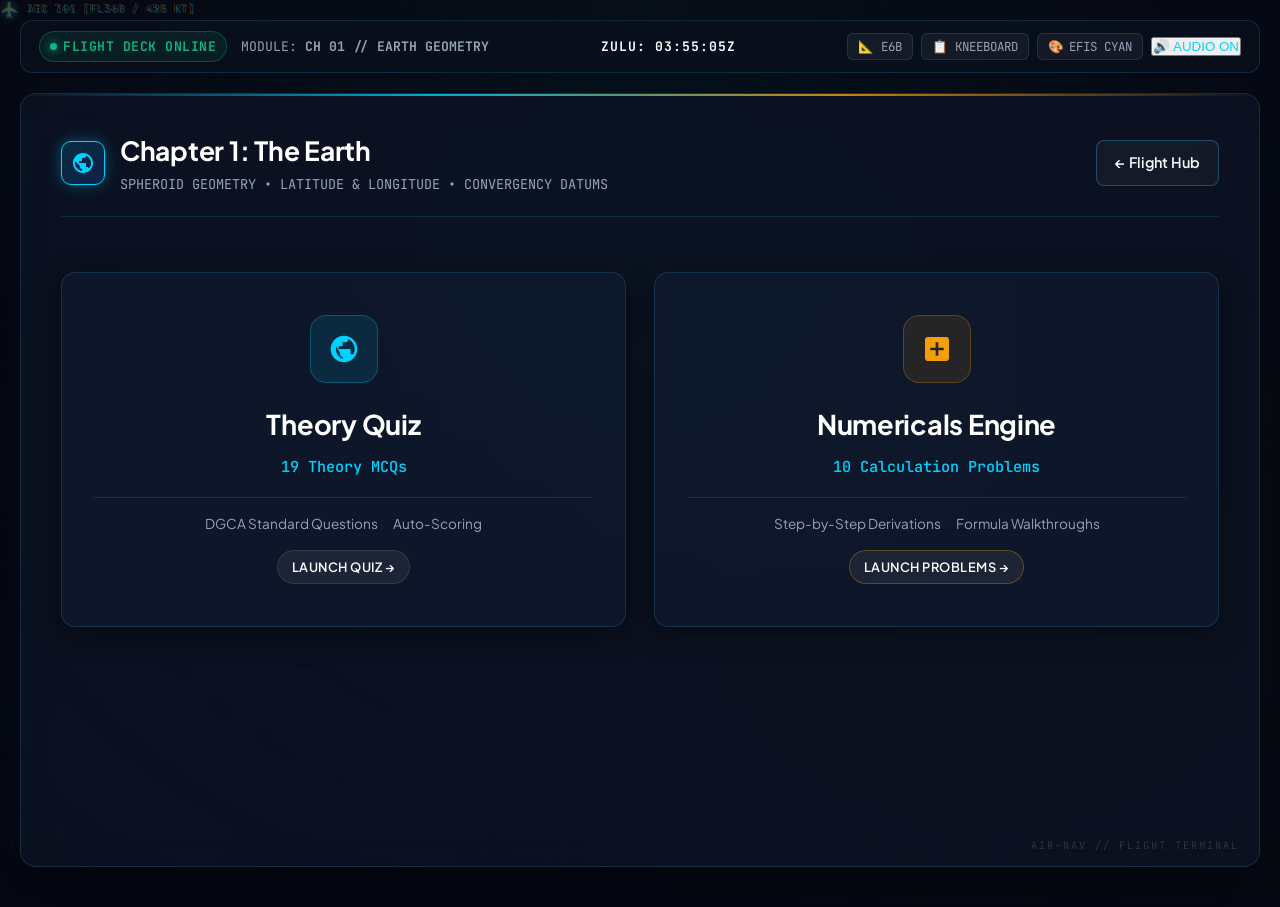
==== commit 1856aa33: "feat(cinematic): add 3D runway takeoff animation, E6B flight computer, digital kneeboard, question b" ====
--- a/ch1.html
+++ b/ch1.html
@@ -21,10 +21,14 @@
             <span class="zulu-clock">ZULU: 00:00:00Z</span>
         </div>
         <div class="hud-right">
-            <button class="hud-sound-toggle" onclick="toggleCockpitSound()">
-                <span>🔊 AUDIO ON</span>
-            </button>
-            <span class="hud-pill status-gold">DGCA CPL</span>
+            <div class="hud-interactive-tools">
+                <button class="hud-tool-btn" onclick="openE6BModal()">📐 E6B</button>
+                <button class="hud-tool-btn" onclick="toggleKneeboard()">📋 KNEEBOARD</button>
+                <button class="hud-tool-btn" onclick="cycleCockpitTheme()">🎨 <span class="theme-toggle-label">EFIS</span></button>
+                <button class="hud-sound-toggle" onclick="toggleCockpitSound()">
+                    <span>🔊 AUDIO ON</span>
+                </button>
+            </div>
         </div>
     </div>
 
@@ -92,6 +96,20 @@
                     <span style="opacity: 0.6; font-size: 0.8rem;" id="quiz-accuracy">/ 0%</span>
                 </div>
             </div>
+
+            <!-- Quiz In-Flight Toolbar (Flagging & Tools) -->
+            <div class="quiz-tool-strip">
+                <button class="tool-strip-btn" id="flag-q-btn" onclick="toggleFlagCurrentQuestion(currentQIndex)">
+                    <span>⚐ FLAG FOR REVIEW</span>
+                </button>
+                <button class="tool-strip-btn" onclick="openE6BModal()">
+                    <span>📐 E6B COMPUTER</span>
+                </button>
+                <button class="tool-strip-btn" onclick="toggleKneeboard()">
+                    <span>📋 SCRATCHPAD</span>
+                </button>
+            </div>
+
             <div class="progress-bar-container"><div class="progress-bar" id="quiz-progress"></div></div>
             <div class="content-area">
                 <div class="question-text" id="quiz-q-text">Loading question...</div>
@@ -141,6 +159,17 @@
                 </div>
                 <button class="nav-btn" onclick="switchView('module-page')">✕ Exit Numericals</button>
             </div>
+
+            <!-- In-Flight Tool Strip -->
+            <div class="quiz-tool-strip">
+                <button class="tool-strip-btn" onclick="openE6BModal()">
+                    <span>📐 E6B COMPUTER</span>
+                </button>
+                <button class="tool-strip-btn" onclick="toggleKneeboard()">
+                    <span>📋 SCRATCHPAD</span>
+                </button>
+            </div>
+
             <div class="progress-bar-container"><div class="progress-bar" id="num-progress"></div></div>
 
             <div class="content-area">
@@ -253,6 +282,7 @@
             document.getElementById('quiz-progress').style.width = `${((currentQIndex + 1) / activeQuizData.length) * 100}%`; 
             document.getElementById('quiz-q-text').innerHTML = qData.q; 
             updateScore(); 
+            updateFlagButtonUI(currentQIndex);
 
             const optionsContainer = document.getElementById('quiz-options-container'); 
             optionsContainer.innerHTML = ''; 
--- a/css/pilot-theme.css
+++ b/css/pilot-theme.css
@@ -1,12 +1,12 @@
 /* ==========================================================================
    AIR NAVIGATION PILOT TRAINING COMMAND CENTER - DESIGN SYSTEM
-   Theme: Glass Cockpit Avionics & Aerospace Academy
+   Theme: Glass Cockpit Avionics, Aerospace Academy & Takeoff Cinema
    ========================================================================== */
 
 @import url('https://fonts.googleapis.com/css2?family=JetBrains+Mono:wght@400;500;700&family=Plus+Jakarta+Sans:wght@300;400;500;600;700;800&family=Orbitron:wght@600;800;900&display=swap');
 
 :root {
-    /* Flight Deck Color Palette */
+    /* Flight Deck Default Palette (EFIS Glass Cockpit Cyan) */
     --bg-space: #060913;
     --bg-radial: radial-gradient(circle at 50% 10%, #0d172e 0%, #060913 75%);
     --panel-bg: rgba(13, 20, 36, 0.78);
@@ -47,6 +47,38 @@
     --glass-blur: blur(16px);
     --cockpit-shadow: 0 20px 50px rgba(0, 3, 10, 0.85), 0 0 40px rgba(0, 210, 255, 0.05);
     --card-shadow: 0 8px 30px rgba(0, 0, 0, 0.4);
+}
+
+/* THEME 2: GARMIN AMBER HUD */
+body.theme-amber {
+    --bg-space: #0d0a04;
+    --panel-bg: rgba(28, 20, 10, 0.82);
+    --card-bg: rgba(38, 28, 14, 0.65);
+    --card-hover: rgba(52, 38, 20, 0.85);
+    --cyan-primary: #f59e0b;
+    --cyan-glow: rgba(245, 158, 11, 0.4);
+    --cyan-dim: rgba(245, 158, 11, 0.15);
+    --border-subtle: rgba(245, 158, 11, 0.2);
+    --border-medium: rgba(245, 158, 11, 0.4);
+    --border-bright: rgba(245, 158, 11, 0.75);
+}
+
+/* THEME 3: COCKPIT NIGHT VISION (NVG RED) */
+body.theme-night {
+    --bg-space: #0c0404;
+    --panel-bg: rgba(26, 8, 8, 0.85);
+    --card-bg: rgba(38, 12, 12, 0.7);
+    --card-hover: rgba(56, 16, 16, 0.88);
+    --cyan-primary: #ef4444;
+    --cyan-glow: rgba(239, 68, 68, 0.45);
+    --cyan-dim: rgba(239, 68, 68, 0.15);
+    --gold-accent: #f87171;
+    --border-subtle: rgba(239, 68, 68, 0.22);
+    --border-medium: rgba(239, 68, 68, 0.45);
+    --border-bright: rgba(239, 68, 68, 0.8);
+    --text-main: #fecaca;
+    --text-muted: #f87171;
+    --text-dim: #991b1b;
 }
 
 /* Reset & Base */
@@ -80,6 +112,7 @@
     line-height: 1.6;
     overflow-x: hidden;
     position: relative;
+    transition: background-color 0.4s ease, color 0.4s ease;
 }
 
 /* Background Atmosphere Radar Overlay */
@@ -95,6 +128,71 @@
     z-index: 0;
 }
 
+/* Ambient Airspace Traffic Radar Planes in Background */
+.ambient-traffic-layer {
+    position: fixed;
+    inset: 0;
+    pointer-events: none;
+    z-index: 0;
+    overflow: hidden;
+}
+
+.traffic-aircraft {
+    position: absolute;
+    display: flex;
+    align-items: center;
+    gap: 8px;
+    opacity: 0.28;
+    animation: flightPath 45s linear infinite;
+    font-family: var(--font-mono);
+    font-size: 0.68rem;
+    color: var(--cyan-primary);
+}
+
+.traffic-aircraft svg {
+    width: 20px;
+    height: 20px;
+    fill: currentColor;
+    filter: drop-shadow(0 0 5px currentColor);
+}
+
+@keyframes flightPath {
+    0% {
+        transform: translate(-150px, 120px) rotate(18deg);
+    }
+    100% {
+        transform: translate(110vw, 350px) rotate(18deg);
+    }
+}
+
+.traffic-aircraft-2 {
+    position: absolute;
+    display: flex;
+    align-items: center;
+    gap: 8px;
+    opacity: 0.22;
+    animation: flightPathReverse 65s linear infinite 15s;
+    font-family: var(--font-mono);
+    font-size: 0.68rem;
+    color: var(--gold-accent);
+}
+
+.traffic-aircraft-2 svg {
+    width: 18px;
+    height: 18px;
+    fill: currentColor;
+    filter: drop-shadow(0 0 5px currentColor);
+}
+
+@keyframes flightPathReverse {
+    0% {
+        transform: translate(110vw, 550px) rotate(-165deg);
+    }
+    100% {
+        transform: translate(-150px, 200px) rotate(-165deg);
+    }
+}
+
 /* Top Telemetry Flight Bar */
 .flight-hud-bar {
     width: 100%;
@@ -117,7 +215,7 @@
 .hud-left, .hud-center, .hud-right {
     display: flex;
     align-items: center;
-    gap: 16px;
+    gap: 14px;
 }
 
 .hud-pill {
@@ -167,7 +265,13 @@
     letter-spacing: 1px;
 }
 
-.hud-sound-toggle {
+.hud-interactive-tools {
+    display: flex;
+    align-items: center;
+    gap: 8px;
+}
+
+.hud-tool-btn {
     background: rgba(255, 255, 255, 0.05);
     border: 1px solid var(--border-subtle);
     color: var(--text-muted);
@@ -182,10 +286,11 @@
     gap: 5px;
 }
 
-.hud-sound-toggle:hover {
+.hud-tool-btn:hover {
     background: rgba(0, 210, 255, 0.15);
     color: var(--cyan-primary);
     border-color: var(--cyan-primary);
+    box-shadow: 0 0 10px var(--cyan-glow);
 }
 
 /* Main Container Frame */
@@ -251,6 +356,211 @@
 }
 
 /* ==========================================================================
+   FULLSCREEN TAKEOFF CINEMA OVERLAY (NEXT LEVEL ANIMATION)
+   ========================================================================== */
+.takeoff-overlay {
+    position: fixed;
+    inset: 0;
+    background: radial-gradient(circle at 50% 30%, #081126 0%, #03060c 80%);
+    z-index: 9999;
+    display: none;
+    flex-direction: column;
+    align-items: center;
+    justify-content: center;
+    overflow: hidden;
+    perspective: 800px;
+}
+
+.takeoff-overlay.active {
+    display: flex;
+}
+
+/* 3D Perspective Runway */
+.runway-perspective-stage {
+    position: absolute;
+    bottom: 0;
+    left: 50%;
+    transform: translateX(-50%) rotateX(68deg);
+    transform-origin: bottom center;
+    width: 460px;
+    height: 1200px;
+    background: linear-gradient(to top, #111827 0%, #030712 100%);
+    border-left: 5px dashed rgba(16, 185, 129, 0.7);
+    border-right: 5px dashed rgba(16, 185, 129, 0.7);
+    box-shadow: 0 0 50px rgba(0, 210, 255, 0.15);
+    overflow: hidden;
+}
+
+/* Moving Runway Centerline */
+.runway-stripes {
+    position: absolute;
+    top: 0;
+    left: 50%;
+    transform: translateX(-50%);
+    width: 14px;
+    height: 200%;
+    background: repeating-linear-gradient(
+        to bottom,
+        #f8fafc 0px,
+        #f8fafc 60px,
+        transparent 60px,
+        transparent 140px
+    );
+    animation: runwayRush 0.75s linear infinite;
+}
+
+@keyframes runwayRush {
+    0% { transform: translateX(-50%) translateY(0); }
+    100% { transform: translateX(-50%) translateY(140px); }
+}
+
+/* Runway Approach Lights */
+.runway-lights-row {
+    position: absolute;
+    bottom: 30px;
+    left: 0;
+    right: 0;
+    display: flex;
+    justify-content: space-around;
+    padding: 0 20px;
+}
+
+.runway-light-dot {
+    width: 8px;
+    height: 8px;
+    background: #10b981;
+    border-radius: 50%;
+    box-shadow: 0 0 15px #10b981;
+}
+
+/* Supersonic Aircraft in Takeoff Animation */
+.takeoff-jet-container {
+    position: relative;
+    z-index: 10;
+    display: flex;
+    flex-direction: column;
+    align-items: center;
+    animation: aircraftLiftOff 3.4s cubic-bezier(0.2, 0.8, 0.2, 1) forwards;
+}
+
+@keyframes aircraftLiftOff {
+    0% {
+        transform: translateY(120px) scale(0.65) rotate(0deg);
+        filter: blur(0px);
+    }
+    35% {
+        transform: translateY(60px) scale(0.85) rotate(-3deg);
+    }
+    70% {
+        transform: translateY(-80px) scale(1.15) rotate(4deg);
+    }
+    90% {
+        transform: translateY(-280px) scale(1.6) rotate(6deg);
+        opacity: 0.95;
+    }
+    100% {
+        transform: translateY(-500px) scale(2.2) rotate(8deg);
+        opacity: 0;
+    }
+}
+
+.jet-svg {
+    width: 220px;
+    height: auto;
+    filter: drop-shadow(0 15px 35px rgba(0, 210, 255, 0.45));
+}
+
+/* Twin Engine Afterburner Plumes */
+.afterburner-plumes {
+    display: flex;
+    gap: 34px;
+    margin-top: -12px;
+}
+
+.plume {
+    width: 14px;
+    height: 70px;
+    background: linear-gradient(to bottom, #ffffff 0%, #00d2ff 40%, rgba(245, 158, 11, 0.8) 75%, transparent 100%);
+    border-radius: 50% 50% 20% 20%;
+    filter: blur(2px);
+    box-shadow: 0 0 25px #00d2ff, 0 0 35px #f59e0b;
+    animation: plumePulse 0.1s infinite alternate;
+}
+
+@keyframes plumePulse {
+    0% { transform: scaleY(0.9) scaleX(0.95); opacity: 0.85; }
+    100% { transform: scaleY(1.15) scaleX(1.05); opacity: 1; }
+}
+
+/* Jet Vapor Contrails */
+.jet-contrail-left, .jet-contrail-right {
+    position: absolute;
+    width: 3px;
+    height: 250px;
+    background: linear-gradient(to bottom, rgba(255, 255, 255, 0.6), transparent);
+    top: 60px;
+    filter: blur(1.5px);
+}
+.jet-contrail-left { left: 24px; }
+.jet-contrail-right { right: 24px; }
+
+/* Takeoff Telemetry Text Console */
+.takeoff-telemetry-box {
+    position: absolute;
+    bottom: 50px;
+    width: 90%;
+    max-width: 600px;
+    background: rgba(8, 14, 28, 0.85);
+    border: 1px solid var(--border-bright);
+    border-radius: 12px;
+    padding: 18px 24px;
+    font-family: var(--font-mono);
+    font-size: 0.88rem;
+    box-shadow: 0 0 30px rgba(0, 210, 255, 0.25);
+    z-index: 20;
+}
+
+.telemetry-title {
+    color: var(--cyan-primary);
+    font-weight: 700;
+    margin-bottom: 8px;
+    display: flex;
+    justify-content: space-between;
+    font-size: 0.82rem;
+    letter-spacing: 1px;
+}
+
+.telemetry-lines {
+    display: flex;
+    flex-direction: column;
+    gap: 4px;
+    color: #cbd5e1;
+    min-height: 70px;
+}
+
+.skip-takeoff-btn {
+    position: absolute;
+    top: 30px;
+    right: 35px;
+    background: rgba(255, 255, 255, 0.08);
+    border: 1px solid var(--border-medium);
+    color: var(--text-main);
+    padding: 8px 18px;
+    border-radius: 6px;
+    font-family: var(--font-mono);
+    font-size: 0.82rem;
+    cursor: pointer;
+    z-index: 30;
+    transition: all 0.2s;
+}
+
+.skip-takeoff-btn:hover {
+    background: rgba(0, 210, 255, 0.2);
+    border-color: var(--cyan-primary);
+    color: var(--cyan-primary);
+}
+
+/* ==========================================================================
    HEADER & FLIGHT DECK BARS
    ========================================================================== */
 .header-bar {
@@ -311,6 +621,7 @@
     display: flex;
     align-items: center;
     gap: 12px;
+    flex-wrap: wrap;
 }
 
 /* Cockpit Buttons */
@@ -575,6 +886,43 @@
     gap: 8px;
 }
 
+/* Question Toolbar (Flag, Scratchpad, Timer) */
+.quiz-tool-strip {
+    display: flex;
+    align-items: center;
+    gap: 10px;
+    margin-bottom: 16px;
+    flex-wrap: wrap;
+}
+
+.tool-strip-btn {
+    background: rgba(255, 255, 255, 0.04);
+    border: 1px solid var(--border-subtle);
+    color: var(--text-muted);
+    padding: 5px 12px;
+    border-radius: 6px;
+    font-size: 0.8rem;
+    font-family: var(--font-mono);
+    cursor: pointer;
+    transition: all 0.2s;
+    display: inline-flex;
+    align-items: center;
+    gap: 6px;
+}
+
+.tool-strip-btn:hover {
+    background: rgba(0, 210, 255, 0.12);
+    border-color: var(--cyan-primary);
+    color: var(--cyan-primary);
+}
+
+.tool-strip-btn.is-flagged {
+    background: rgba(245, 158, 11, 0.2);
+    border-color: var(--gold-accent);
+    color: var(--gold-accent);
+    box-shadow: 0 0 10px var(--gold-glow);
+}
+
 /* Progress Bar */
 .progress-bar-container {
     width: 100%;
@@ -647,13 +995,20 @@
     opacity: 0.85;
 }
 
-/* Correct and Wrong States */
+/* Correct and Wrong States with subtle pulse */
 .correct-ans, .mcq-option.correct {
     background: linear-gradient(135deg, rgba(16, 185, 129, 0.25), rgba(5, 150, 105, 0.35)) !important;
     border-color: var(--green-cleared) !important;
     color: #ffffff !important;
     box-shadow: 0 0 25px var(--green-glow) !important;
     transform: translateX(6px);
+    animation: correctPulse 0.4s ease;
+}
+
+@keyframes correctPulse {
+    0% { transform: scale(0.98); }
+    50% { transform: scale(1.02); }
+    100% { transform: scale(1); }
 }
 
 .wrong-ans, .mcq-option.wrong {
@@ -661,6 +1016,13 @@
     border-color: var(--red-alert) !important;
     color: #ffffff !important;
     box-shadow: 0 0 25px var(--red-glow) !important;
+    animation: wrongShake 0.35s ease;
+}
+
+@keyframes wrongShake {
+    0%, 100% { transform: translateX(0); }
+    25% { transform: translateX(-4px); }
+    75% { transform: translateX(4px); }
 }
 
 /* Feedback Boxes */
@@ -792,7 +1154,7 @@
     border: 1px solid var(--cyan-primary);
     border-radius: 16px;
     padding: 30px;
-    max-width: 650px;
+    max-width: 680px;
     width: 100%;
     max-height: 80vh;
     display: flex;
@@ -806,7 +1168,31 @@
     align-items: center;
     border-bottom: 1px solid var(--border-subtle);
     padding-bottom: 15px;
-    margin-bottom: 20px;
+    margin-bottom: 15px;
+}
+
+.jump-filters-row {
+    display: flex;
+    gap: 8px;
+    margin-bottom: 15px;
+    flex-wrap: wrap;
+}
+
+.jump-filter-btn {
+    background: rgba(255, 255, 255, 0.05);
+    border: 1px solid var(--border-subtle);
+    color: var(--text-muted);
+    padding: 4px 10px;
+    border-radius: 12px;
+    font-size: 0.76rem;
+    font-family: var(--font-mono);
+    cursor: pointer;
+}
+
+.jump-filter-btn.active {
+    background: rgba(0, 210, 255, 0.2);
+    border-color: var(--cyan-primary);
+    color: var(--cyan-primary);
 }
 
 .jump-grid {
@@ -829,6 +1215,7 @@
     font-size: 0.9rem;
     font-weight: 600;
     transition: all 0.2s;
+    position: relative;
 }
 
 .jump-grid-item:hover {
@@ -852,6 +1239,180 @@
     background: rgba(239, 68, 68, 0.25);
     border-color: var(--red-alert);
     color: #fca5a5;
+}
+
+.jump-grid-item.flagged::after {
+    content: "🚩";
+    position: absolute;
+    top: -6px;
+    right: -4px;
+    font-size: 0.65rem;
+}
+
+/* ==========================================================================
+   E6B FLIGHT COMPUTER MODAL
+   ========================================================================== */
+.e6b-modal-overlay {
+    position: fixed;
+    inset: 0;
+    background: rgba(4, 7, 15, 0.88);
+    backdrop-filter: blur(10px);
+    display: none;
+    align-items: center;
+    justify-content: center;
+    z-index: 1000;
+    padding: 20px;
+}
+
+.e6b-modal-overlay.active {
+    display: flex;
+}
+
+.e6b-card {
+    background: #0a1120;
+    border: 1px solid var(--cyan-primary);
+    border-radius: 16px;
+    padding: 28px;
+    max-width: 680px;
+    width: 100%;
+    max-height: 85vh;
+    overflow-y: auto;
+    box-shadow: 0 20px 60px rgba(0, 0, 0, 0.95), 0 0 40px var(--cyan-glow);
+}
+
+.e6b-tabs {
+    display: flex;
+    gap: 8px;
+    border-bottom: 1px solid var(--border-subtle);
+    padding-bottom: 12px;
+    margin-bottom: 20px;
+    overflow-x: auto;
+}
+
+.e6b-tab-btn {
+    background: rgba(255, 255, 255, 0.04);
+    border: 1px solid var(--border-subtle);
+    color: var(--text-muted);
+    padding: 6px 14px;
+    border-radius: 8px;
+    font-size: 0.82rem;
+    font-family: var(--font-mono);
+    cursor: pointer;
+    white-space: nowrap;
+    transition: all 0.2s;
+}
+
+.e6b-tab-btn.active {
+    background: rgba(0, 210, 255, 0.2);
+    border-color: var(--cyan-primary);
+    color: var(--cyan-primary);
+    font-weight: 700;
+}
+
+.e6b-tab-content {
+    display: none;
+    animation: cockpitFadeIn 0.25s ease;
+}
+
+.e6b-tab-content.active {
+    display: block;
+}
+
+.calc-grid {
+    display: grid;
+    grid-template-columns: 1fr 1fr;
+    gap: 14px;
+    margin-bottom: 18px;
+}
+
+.calc-field label {
+    display: block;
+    font-size: 0.78rem;
+    color: var(--text-muted);
+    font-family: var(--font-mono);
+    margin-bottom: 5px;
+    text-transform: uppercase;
+}
+
+.calc-field input {
+    width: 100%;
+    background: rgba(18, 28, 52, 0.8);
+    border: 1px solid var(--border-medium);
+    border-radius: 8px;
+    padding: 10px 12px;
+    color: var(--text-bright);
+    font-family: var(--font-mono);
+    font-size: 0.95rem;
+    outline: none;
+}
+
+.calc-field input:focus {
+    border-color: var(--cyan-primary);
+    box-shadow: 0 0 12px var(--cyan-glow);
+}
+
+.calc-result-box {
+    background: rgba(16, 185, 129, 0.12);
+    border: 1px solid var(--green-cleared);
+    padding: 14px 18px;
+    border-radius: 10px;
+    color: #6ee7b7;
+    font-family: var(--font-mono);
+    font-size: 1rem;
+    margin-top: 15px;
+    display: flex;
+    justify-content: space-between;
+    align-items: center;
+}
+
+/* ==========================================================================
+   PILOT DIGITAL KNEEBOARD / SCRATCHPAD
+   ========================================================================== */
+.kneeboard-drawer {
+    position: fixed;
+    top: 0;
+    right: -420px;
+    width: 400px;
+    height: 100vh;
+    background: #0a1122;
+    border-left: 1px solid var(--border-medium);
+    z-index: 1500;
+    box-shadow: -10px 0 40px rgba(0, 0, 0, 0.8);
+    padding: 24px;
+    display: flex;
+    flex-direction: column;
+    transition: right 0.35s cubic-bezier(0.16, 1, 0.3, 1);
+}
+
+.kneeboard-drawer.open {
+    right: 0;
+}
+
+.kneeboard-header {
+    display: flex;
+    justify-content: space-between;
+    align-items: center;
+    border-bottom: 1px solid var(--border-subtle);
+    padding-bottom: 12px;
+    margin-bottom: 15px;
+}
+
+.kneeboard-textarea {
+    flex-grow: 1;
+    background: #060913;
+    border: 1px solid var(--border-subtle);
+    border-radius: 8px;
+    padding: 14px;
+    color: #f8fafc;
+    font-family: var(--font-mono);
+    font-size: 0.9rem;
+    line-height: 1.6;
+    resize: none;
+    outline: none;
+}
+
+.kneeboard-textarea:focus {
+    border-color: var(--cyan-primary);
 }
 
 /* ==========================================================================
@@ -1201,6 +1762,10 @@
         width: 100%;
         justify-content: space-between;
     }
+    .kneeboard-drawer {
+        width: 100%;
+        right: -100%;
+    }
 }
 
 @media (max-width: 640px) {
@@ -1234,4 +1799,7 @@
     .quiz-nav-btn {
         width: 100%;
     }
-}
+    .calc-grid {
+        grid-template-columns: 1fr;
+    }
+}
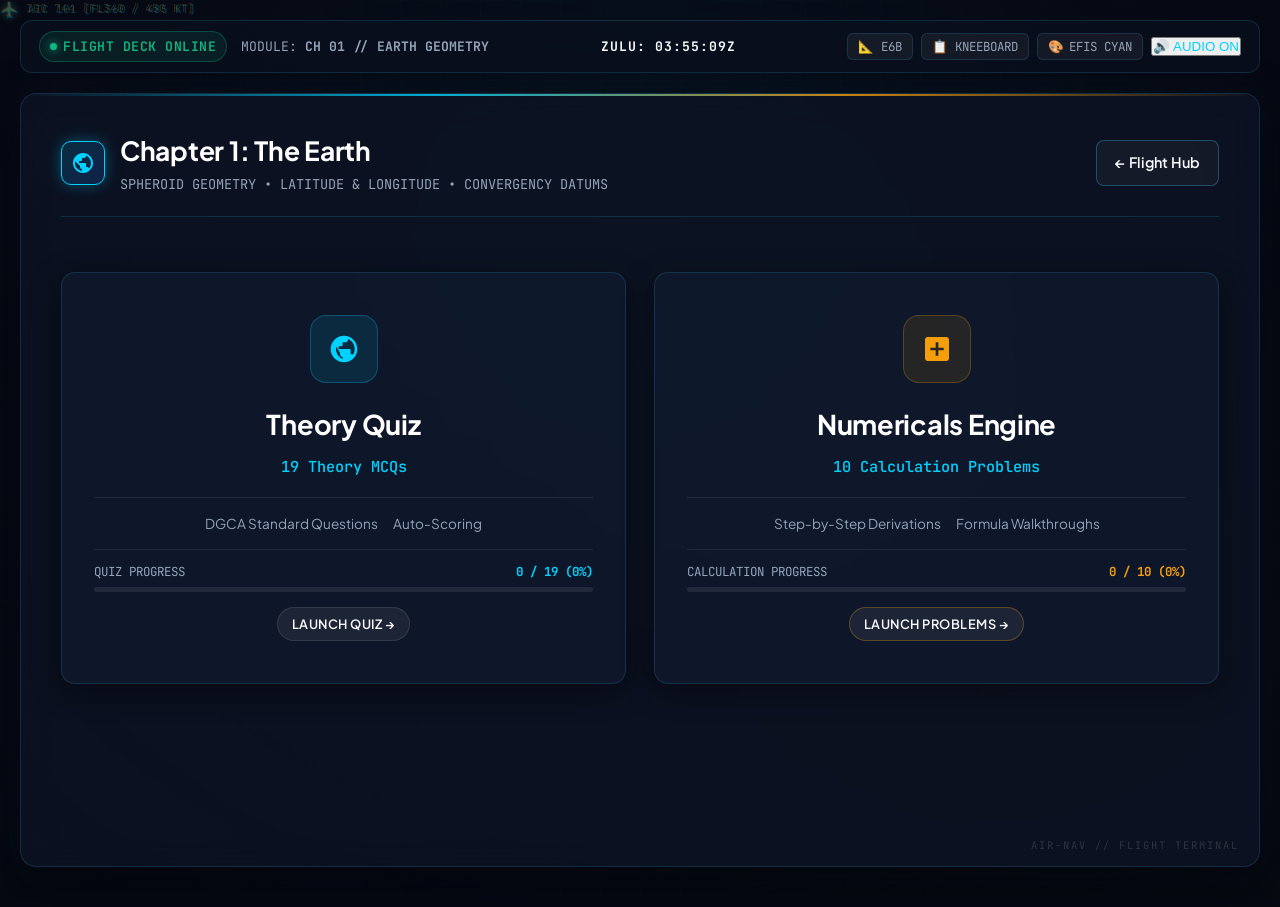
==== commit 2eccc012: "feat(progress): add dual chapter-wise progress tracking (theory quiz & numericals) and sync exact qu" ====
--- a/ch1.html
+++ b/ch1.html
@@ -53,29 +53,55 @@
             </div>
 
             <div class="module-grid">
+                <!-- Theory Quiz Card with Live Progress Track -->
                 <div class="module-card" onclick="initQuiz()">
                     <div class="module-card-icon">
                         <svg viewBox="0 0 24 24"><path d="M12 2C6.48 2 2 6.48 2 12s4.48 10 10 10 10-4.48 10-10S17.52 2 12 2zm1 17.93c-3.95-.49-7-3.85-7-7.93 0-.62.08-1.21.21-1.79L9 15v1c0 1.1.9 2 2 2v1.93zm6.9-2.54c-.26-.81-1-1.39-1.9-1.39h-1v-3c0-.55-.45-1-1-1H8v-2h2c.55 0 1-.45 1-1V7h2c1.1 0 2-.9 2-2v-.41c2.93 1.19 5 4.06 5 7.41 0 2.08-.8 3.97-2.1 5.39z"/></svg>
                     </div>
                     <h3>Theory Quiz</h3>
-                    <p>19 Theory MCQs</p>
+                    <p id="quiz-card-count-text">19 Theory MCQs</p>
                     <div class="module-card-meta">
                         <span>DGCA Standard Questions</span>
                         <span>Auto-Scoring</span>
                     </div>
+
+                    <!-- Live Quiz Progress Bar -->
+                    <div class="module-card-progress">
+                        <div class="prog-info">
+                            <span>QUIZ PROGRESS</span>
+                            <span id="quiz-mod-prog-val" style="color: var(--cyan-primary); font-weight: 700;">0 / 0 (0%)</span>
+                        </div>
+                        <div class="progress-track-bg">
+                            <div class="progress-track-fill fill-cyan" id="quiz-mod-prog-bar" style="width: 0%;"></div>
+                        </div>
+                    </div>
+
                     <span class="module-card-badge">Launch Quiz →</span>
                 </div>
 
+                <!-- Numericals Card with Live Progress Track -->
                 <div class="module-card" onclick="startNumericals()">
                     <div class="module-card-icon" style="color: var(--gold-accent); background: rgba(245, 158, 11, 0.1); border-color: rgba(245, 158, 11, 0.25);">
                         <svg viewBox="0 0 24 24"><path d="M19 3H5c-1.1 0-2 .9-2 2v14c0 1.1.9 2 2 2h14c1.1 0 2-.9 2-2V5c0-1.1-.9-2-2-2zm-2 10h-4v4h-2v-4H7v-2h4V7h2v4h4v2z"/></svg>
                     </div>
                     <h3>Numericals Engine</h3>
-                    <p>10 Calculation Problems</p>
+                    <p id="num-card-count-text">10 Calculation Problems</p>
                     <div class="module-card-meta">
                         <span>Step-by-Step Derivations</span>
                         <span>Formula Walkthroughs</span>
                     </div>
+
+                    <!-- Live Numericals Progress Bar -->
+                    <div class="module-card-progress">
+                        <div class="prog-info">
+                            <span>CALCULATION PROGRESS</span>
+                            <span id="num-mod-prog-val" style="color: var(--gold-accent); font-weight: 700;">0 / 0 (0%)</span>
+                        </div>
+                        <div class="progress-track-bg">
+                            <div class="progress-track-fill fill-amber" id="num-mod-prog-bar" style="width: 0%;"></div>
+                        </div>
+                    </div>
+
                     <span class="module-card-badge" style="border-color: rgba(245, 158, 11, 0.3);">Launch Problems →</span>
                 </div>
             </div>
@@ -97,7 +123,7 @@
                 </div>
             </div>
 
-            <!-- Quiz In-Flight Toolbar (Flagging & Tools) -->
+            <!-- Quiz In-Flight Toolbar -->
             <div class="quiz-tool-strip">
                 <button class="tool-strip-btn" id="flag-q-btn" onclick="toggleFlagCurrentQuestion(currentQIndex)">
                     <span>⚐ FLAG FOR REVIEW</span>
@@ -199,6 +225,33 @@
     <!-- Scripts -->
     <script src="js/pilot-cockpit.js"></script>
     <script>
+        const CHAPTER_NUM = 1;
+
+        function updateModuleCardProgressUI() {
+            const p = getChapterProgress(CHAPTER_NUM);
+            const qVal = document.getElementById('quiz-mod-prog-val');
+            const qBar = document.getElementById('quiz-mod-prog-bar');
+            const nVal = document.getElementById('num-mod-prog-val');
+            const nBar = document.getElementById('num-mod-prog-bar');
+
+            if (qVal && qBar) {
+                qVal.textContent = `${p.quiz.count} / ${p.quiz.total} (${p.quiz.pct}%)`;
+                qBar.style.width = `${p.quiz.pct}%`;
+            }
+            if (nVal && nBar) {
+                nVal.textContent = `${p.num.count} / ${p.num.total} (${p.num.pct}%)`;
+                nBar.style.width = `${p.num.pct}%`;
+            }
+            const qSub = document.getElementById('quiz-card-count-text');
+            if (qSub && typeof quizData !== 'undefined') {
+                qSub.textContent = `${quizData.length} Theory MCQs`;
+            }
+            const nSub = document.getElementById('num-card-count-text');
+            if (nSub && typeof numericalsData !== 'undefined') {
+                nSub.textContent = `${numericalsData.length} Calculation Problems`;
+            }
+        }
+
         // ==========================================
         // SPA NAVIGATION LOGIC
         // ==========================================
@@ -206,6 +259,7 @@
             document.querySelectorAll('.view-section').forEach(el => el.style.display = 'none');
             const target = document.getElementById(viewId);
             if (target) target.style.display = 'flex';
+            if (viewId === 'module-page') updateModuleCardProgressUI();
             playCockpitBeep('click');
         }
 
@@ -305,6 +359,7 @@
                     btn.onclick = () => { 
                         userAnswers[currentQIndex] = opt.key; 
                         const isCorrect = opt.key === qData.ans;
+                        recordQuizAnswer(CHAPTER_NUM, currentQIndex, isCorrect, activeQuizData.length);
                         playCockpitBeep(isCorrect ? 'correct' : 'wrong');
                         renderQuestion(); 
                     }; 
@@ -408,16 +463,26 @@
 
         function revealNumAns() {
             document.getElementById('num-ans-box').style.display = 'block';
+            recordNumProgress(CHAPTER_NUM, currentNumIndex, activeQuizDataNum.length);
             playCockpitBeep('click');
         }
 
         function revealNumSol() {
             document.getElementById('num-sol-box').style.display = 'block';
+            recordNumProgress(CHAPTER_NUM, currentNumIndex, activeQuizDataNum.length);
             playCockpitBeep('click');
         }
 
         function goPrevNum() { if (currentNumIndex > 0) { currentNumIndex--; renderNumerical(); } }
-        function goNextNum() { if (currentNumIndex < activeQuizDataNum.length - 1) { currentNumIndex++; renderNumerical(); } }
+        function goNextNum() { 
+            if (currentNumIndex < activeQuizDataNum.length - 1) { 
+                recordNumProgress(CHAPTER_NUM, currentNumIndex, activeQuizDataNum.length);
+                currentNumIndex++; 
+                renderNumerical(); 
+            } 
+        }
+
+        document.addEventListener('DOMContentLoaded', updateModuleCardProgressUI);
     </script>
 </body>
 </html>
--- a/css/pilot-theme.css
+++ b/css/pilot-theme.css
@@ -1782,10 +1782,6 @@
     .subtitle {
         font-size: 0.95rem;
     }
-    .module-grid {
-        grid-template-columns: 1fr;
-        gap: 16px;
-    }
     .module-card {
         padding: 30px 20px;
     }
@@ -1803,3 +1799,128 @@
         grid-template-columns: 1fr;
     }
 }
+
+/* ==========================================================================
+   CHAPTER-WISE DUAL PROGRESS TRACKS (QUIZ & NUMERICALS)
+   ========================================================================== */
+.chapter-progress-track {
+    margin-top: 14px;
+    padding-top: 12px;
+    border-top: 1px solid rgba(255, 255, 255, 0.07);
+    display: flex;
+    flex-direction: column;
+    gap: 8px;
+}
+
+.progress-bar-subrow {
+    display: flex;
+    flex-direction: column;
+    gap: 4px;
+}
+
+.progress-sublabel {
+    display: flex;
+    justify-content: space-between;
+    font-size: 0.72rem;
+    font-family: var(--font-mono);
+    color: var(--text-muted);
+    font-weight: 600;
+    letter-spacing: 0.5px;
+}
+
+.progress-track-bg {
+    width: 100%;
+    height: 5px;
+    background: rgba(255, 255, 255, 0.08);
+    border-radius: 6px;
+    overflow: hidden;
+    position: relative;
+}
+
+.progress-track-fill {
+    height: 100%;
+    border-radius: 6px;
+    transition: width 0.4s cubic-bezier(0.16, 1, 0.3, 1);
+    position: relative;
+}
+
+.progress-track-fill.fill-cyan {
+    background: linear-gradient(90deg, #0284c7, var(--cyan-primary));
+    box-shadow: 0 0 8px var(--cyan-glow);
+}
+
+.progress-track-fill.fill-amber {
+    background: linear-gradient(90deg, #d97706, var(--gold-accent));
+    box-shadow: 0 0 8px var(--gold-glow);
+}
+
+.chapter-status-pill.status-cleared {
+    background: rgba(16, 185, 129, 0.2);
+    border-color: var(--green-cleared);
+    color: #6ee7b7;
+    box-shadow: 0 0 10px rgba(16, 185, 129, 0.3);
+}
+
+.chapter-status-pill.status-progress {
+    background: rgba(0, 210, 255, 0.15);
+    border-color: var(--cyan-primary);
+    color: var(--cyan-primary);
+}
+
+/* Master Syllabus Progress Card in Hub */
+.overall-syllabus-card {
+    background: rgba(10, 16, 30, 0.75);
+    border: 1px solid var(--border-medium);
+    border-radius: 14px;
+    padding: 20px 24px;
+    margin-bottom: 25px;
+    box-shadow: inset 0 2px 10px rgba(0, 0, 0, 0.4);
+    display: flex;
+    flex-direction: column;
+    gap: 12px;
+}
+
+.overall-stats-grid {
+    display: flex;
+    justify-content: space-between;
+    align-items: center;
+    flex-wrap: wrap;
+    gap: 15px;
+}
+
+.overall-stat-item {
+    display: flex;
+    align-items: baseline;
+    gap: 8px;
+    font-family: var(--font-mono);
+}
+
+.overall-stat-item .val {
+    font-size: 1.3rem;
+    font-weight: 700;
+    color: var(--text-bright);
+}
+
+.overall-stat-item .label {
+    font-size: 0.75rem;
+    color: var(--text-muted);
+    text-transform: uppercase;
+}
+
+/* Module Selection Progress inside chapters */
+.module-card-progress {
+    width: 100%;
+    margin-top: 14px;
+    padding-top: 12px;
+    border-top: 1px solid rgba(255, 255, 255, 0.08);
+}
+
+.module-card-progress .prog-info {
+    display: flex;
+    justify-content: space-between;
+    font-size: 0.78rem;
+    font-family: var(--font-mono);
+    margin-bottom: 5px;
+    color: var(--text-muted);
+}
+
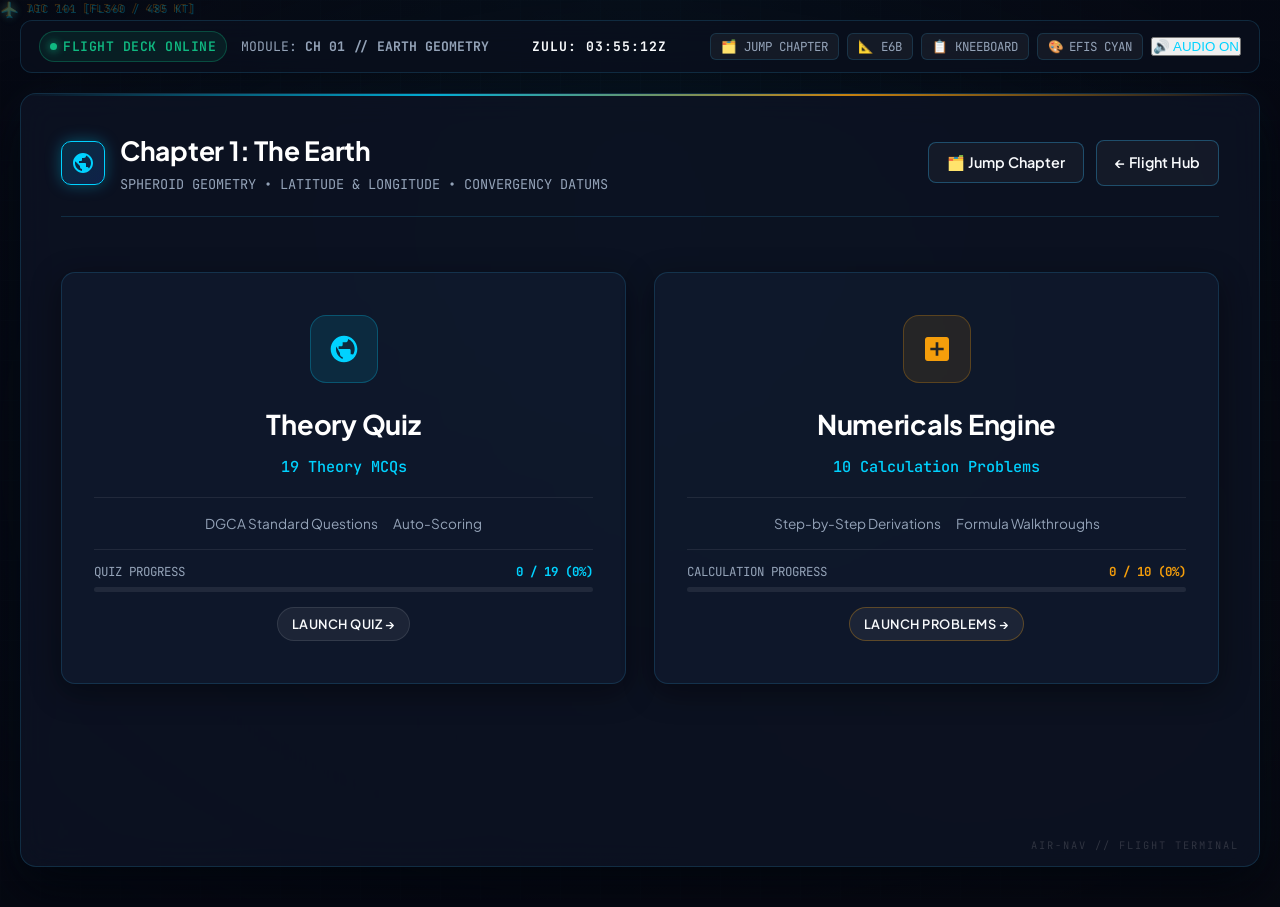
==== commit 6e1083c9: "fix(navigation): ensure chapter cards visibility, non-chronological direct access to all modules, qu" ====
--- a/ch1.html
+++ b/ch1.html
@@ -4,7 +4,7 @@
     <meta charset="UTF-8">
     <meta name="viewport" content="width=device-width, initial-scale=1.0">
     <title>CH 1 | Air Navigation Flight Deck</title>
-    <link rel="stylesheet" href="css/pilot-theme.css">
+    <link rel="stylesheet" href="css/pilot-theme.css?v=2.2">
 </head>
 <body>
 
@@ -22,6 +22,7 @@
         </div>
         <div class="hud-right">
             <div class="hud-interactive-tools">
+                <button class="hud-tool-btn" onclick="openChapterJumpModal()">🗂️ JUMP CHAPTER</button>
                 <button class="hud-tool-btn" onclick="openE6BModal()">📐 E6B</button>
                 <button class="hud-tool-btn" onclick="toggleKneeboard()">📋 KNEEBOARD</button>
                 <button class="hud-tool-btn" onclick="cycleCockpitTheme()">🎨 <span class="theme-toggle-label">EFIS</span></button>
@@ -48,6 +49,7 @@
                     </div>
                 </div>
                 <div class="header-actions">
+                    <button class="nav-btn" onclick="openChapterJumpModal()">🗂️ Jump Chapter</button>
                     <a href="index.html" class="nav-btn">← Flight Hub</a>
                 </div>
             </div>
@@ -223,7 +225,7 @@
     </div>
 
     <!-- Scripts -->
-    <script src="js/pilot-cockpit.js"></script>
+    <script src="js/pilot-cockpit.js?v=2.2"></script>
     <script>
         const CHAPTER_NUM = 1;
 
--- a/css/pilot-theme.css
+++ b/css/pilot-theme.css
@@ -308,7 +308,8 @@
     flex-direction: column;
     position: relative;
     z-index: 1;
-    overflow: hidden;
+    overflow-x: hidden;
+    overflow-y: visible;
     transition: border-color 0.3s;
 }
 
@@ -1621,10 +1622,11 @@
 
 .chapter-grid {
     display: grid;
-    grid-template-columns: repeat(auto-fill, minmax(260px, 1fr));
-    gap: 18px;
-    overflow-y: auto;
-    padding: 5px;
+    grid-template-columns: repeat(auto-fill, minmax(270px, 1fr));
+    gap: 20px;
+    width: 100%;
+    min-height: 260px;
+    padding: 8px 4px 30px;
 }
 
 .chapter-card {
@@ -1924,3 +1926,97 @@
     color: var(--text-muted);
 }
 
+/* ==========================================================================
+   NON-LINEAR STUDY ORDER BANNER & QUICK JUMP SELECTOR
+   ========================================================================== */
+.non-linear-banner {
+    display: flex;
+    align-items: center;
+    gap: 14px;
+    background: rgba(0, 210, 255, 0.07);
+    border: 1px solid rgba(0, 210, 255, 0.25);
+    border-left: 4px solid var(--cyan-primary);
+    border-radius: 10px;
+    padding: 12px 18px;
+    margin-bottom: 20px;
+    font-size: 0.88rem;
+    color: var(--text-bright);
+    box-shadow: 0 4px 15px rgba(0, 0, 0, 0.2);
+}
+
+.non-linear-banner .banner-icon {
+    font-size: 1.3rem;
+    color: var(--gold-accent);
+}
+
+.non-linear-banner strong {
+    color: var(--cyan-primary);
+    font-family: var(--font-mono);
+    letter-spacing: 0.5px;
+}
+
+.quick-jump-grid {
+    display: grid;
+    grid-template-columns: repeat(auto-fill, minmax(210px, 1fr));
+    gap: 12px;
+    max-height: 60vh;
+    overflow-y: auto;
+    padding: 6px 4px;
+}
+
+.quick-jump-ch-card {
+    background: rgba(15, 23, 42, 0.7);
+    border: 1px solid var(--border-subtle);
+    border-radius: 8px;
+    padding: 12px 14px;
+    text-decoration: none;
+    color: var(--text-main);
+    transition: all 0.2s;
+    display: flex;
+    flex-direction: column;
+    gap: 6px;
+}
+
+.quick-jump-ch-card:hover {
+    background: rgba(0, 210, 255, 0.12);
+    border-color: var(--cyan-primary);
+    transform: translateY(-2px);
+    box-shadow: 0 4px 15px var(--cyan-glow);
+}
+
+.quick-jump-ch-card .qj-top {
+    display: flex;
+    justify-content: space-between;
+    align-items: center;
+}
+
+.quick-jump-ch-card .qj-num {
+    font-size: 0.75rem;
+    font-family: var(--font-mono);
+    color: var(--cyan-primary);
+    font-weight: 700;
+}
+
+.quick-jump-ch-card .qj-badge {
+    font-size: 0.65rem;
+    padding: 1px 6px;
+    border-radius: 10px;
+    background: rgba(16, 185, 129, 0.15);
+    color: var(--green-cleared);
+    border: 1px solid rgba(16, 185, 129, 0.3);
+    font-weight: 700;
+}
+
+.quick-jump-ch-card .qj-name {
+    font-size: 0.92rem;
+    font-weight: 700;
+    color: var(--text-bright);
+}
+
+.quick-jump-ch-card .qj-tag {
+    font-size: 0.72rem;
+    color: var(--text-muted);
+    font-family: var(--font-mono);
+}
+
+
